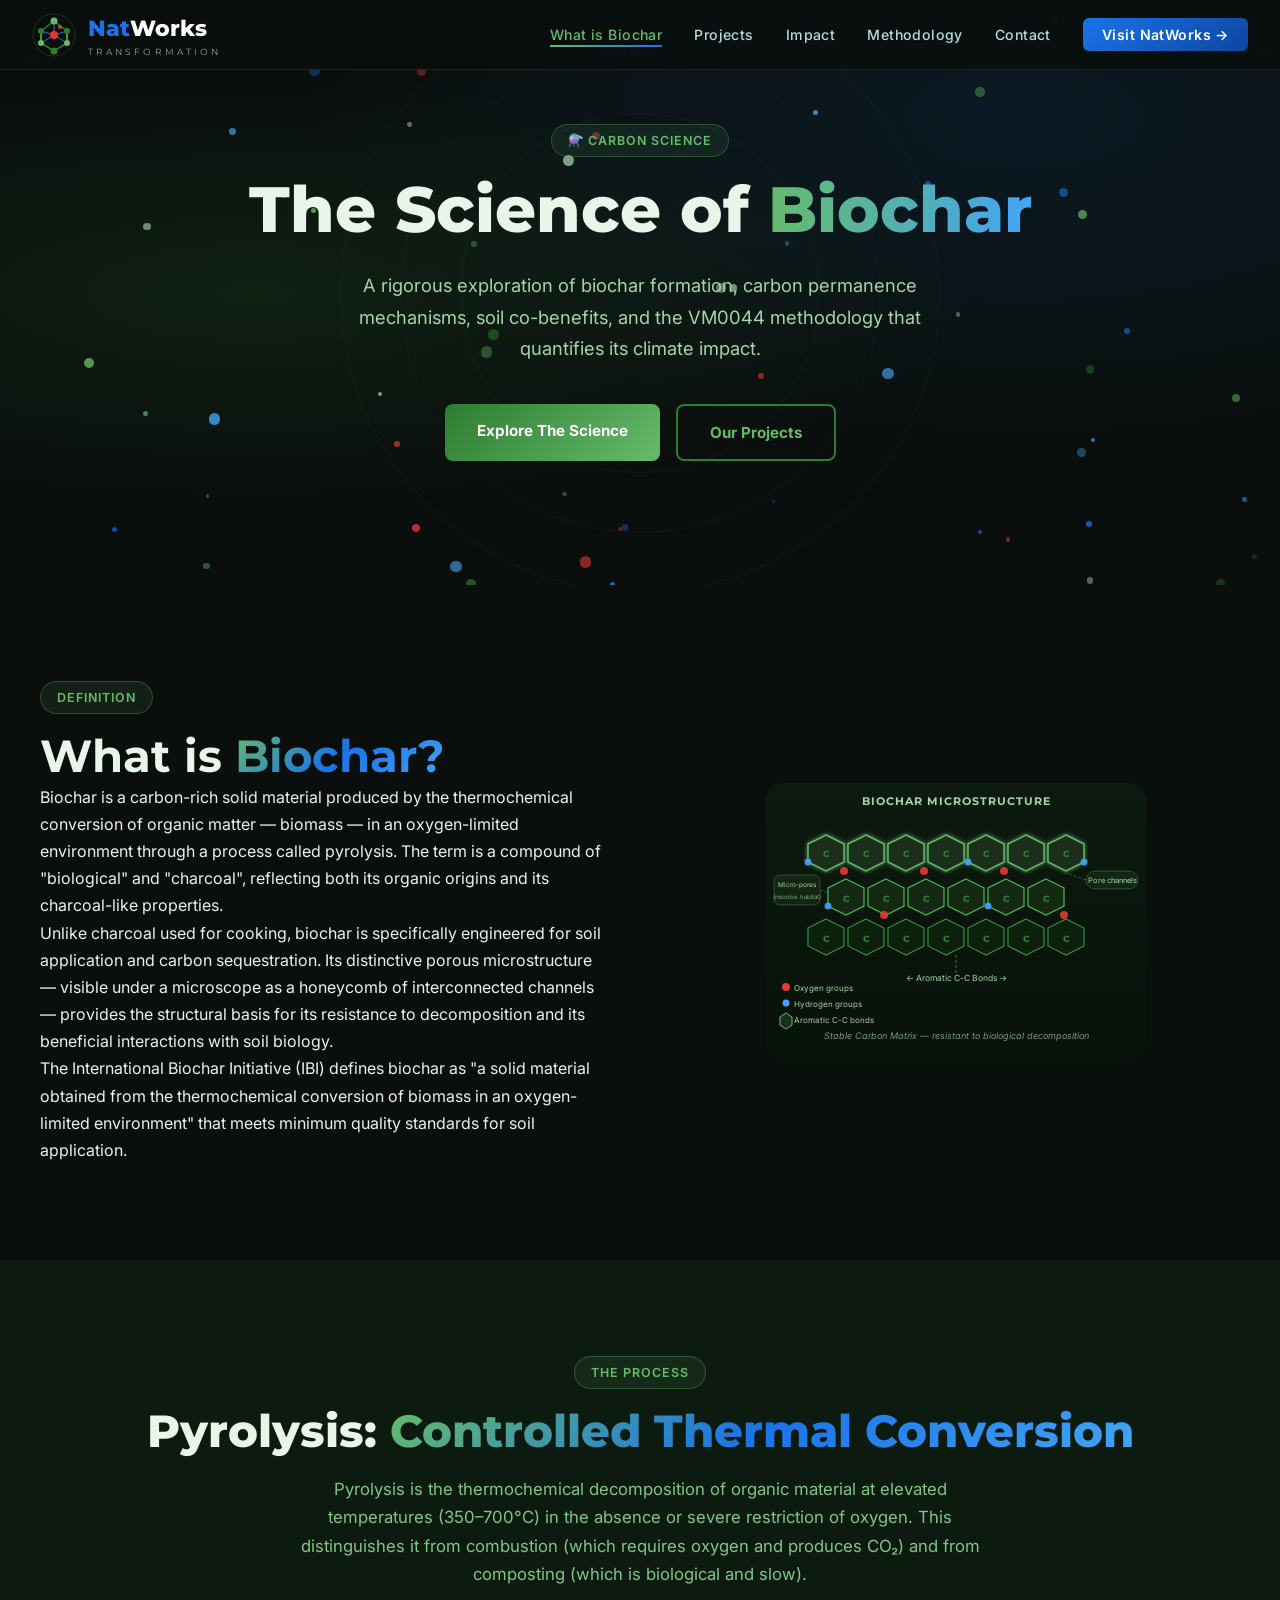
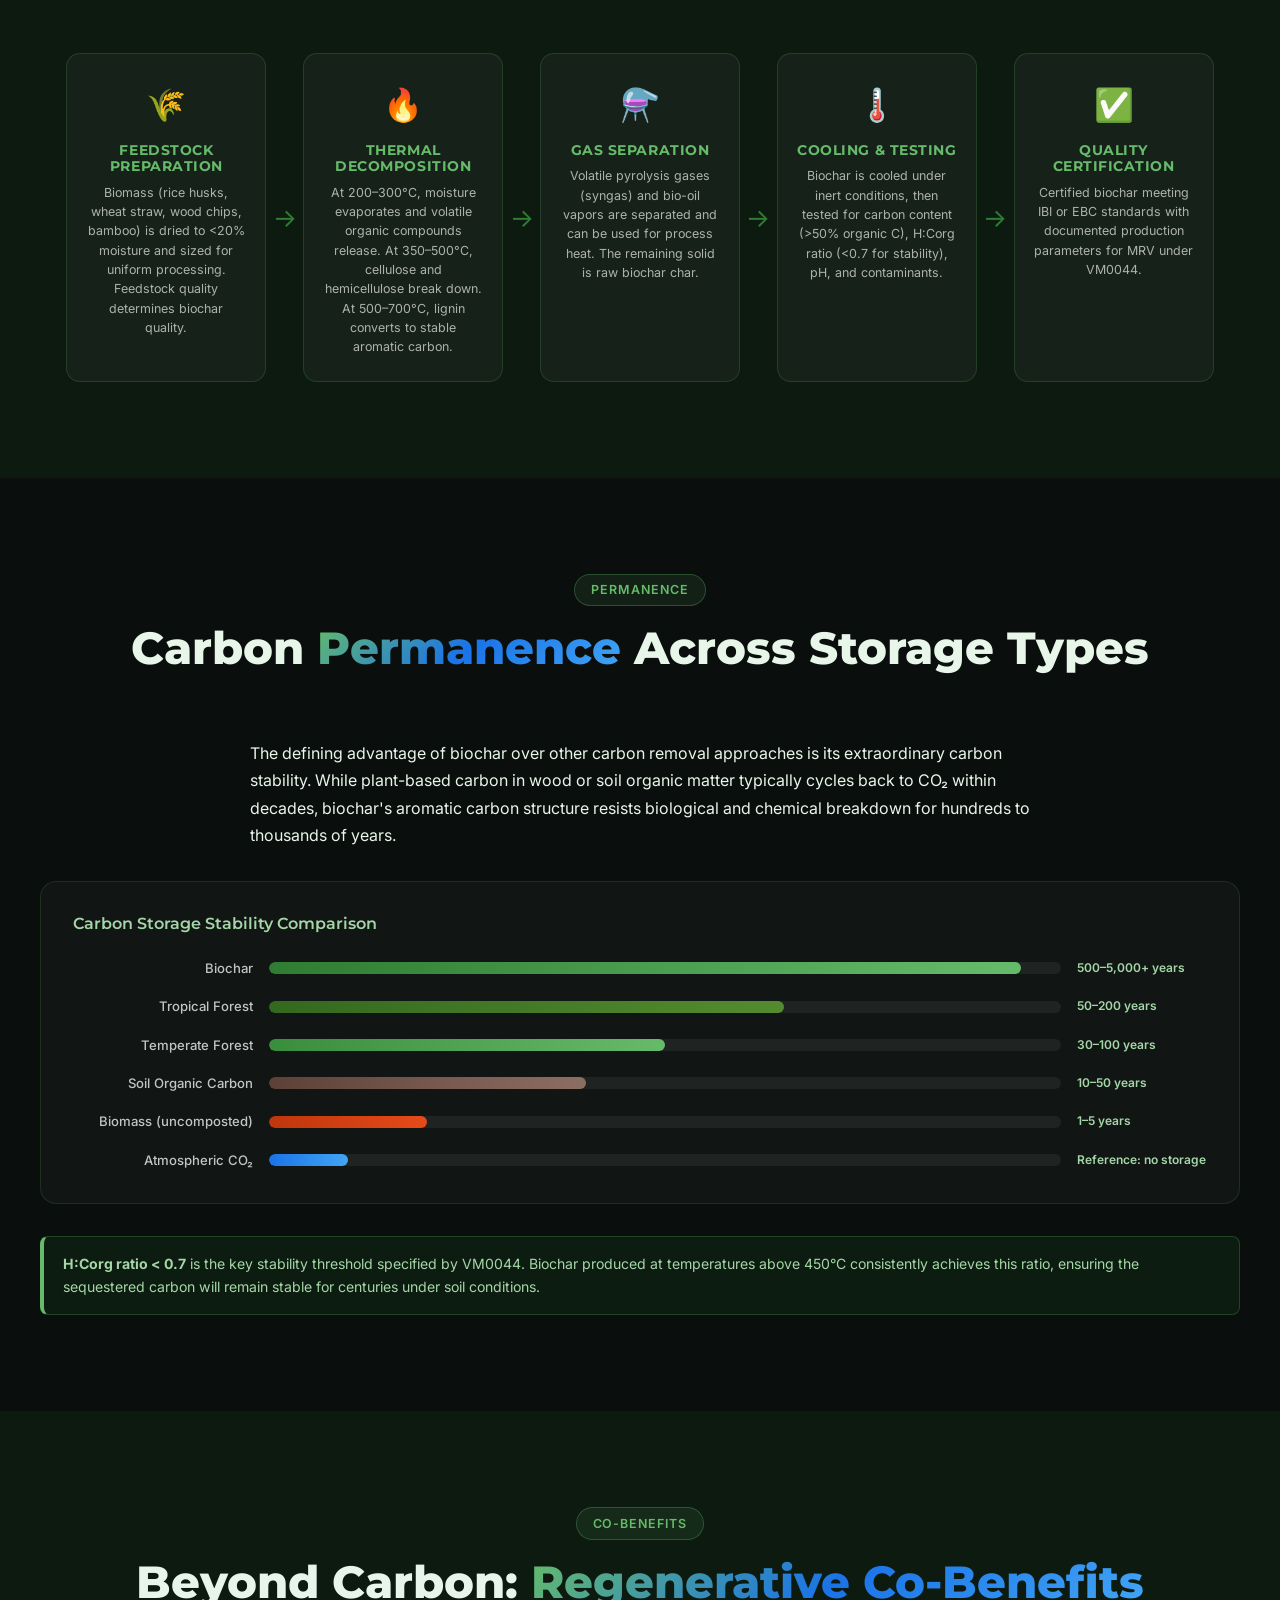
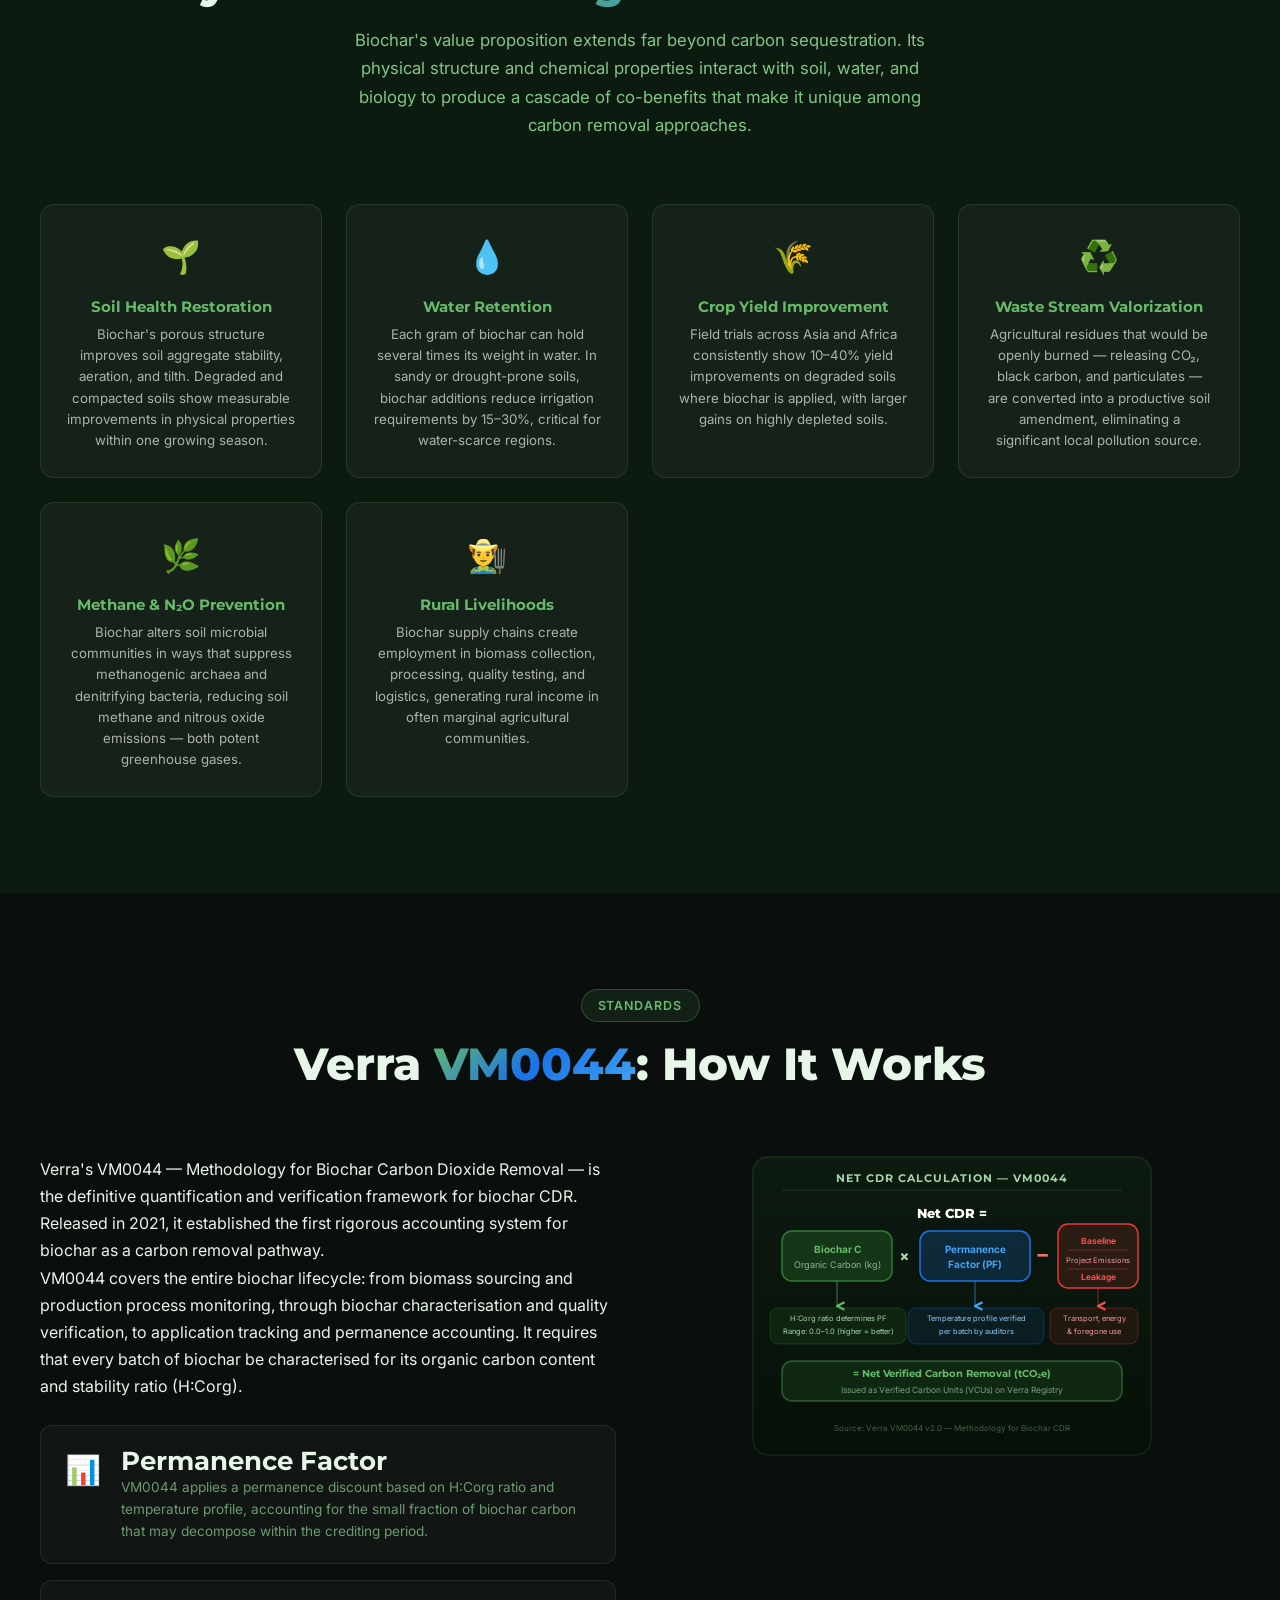
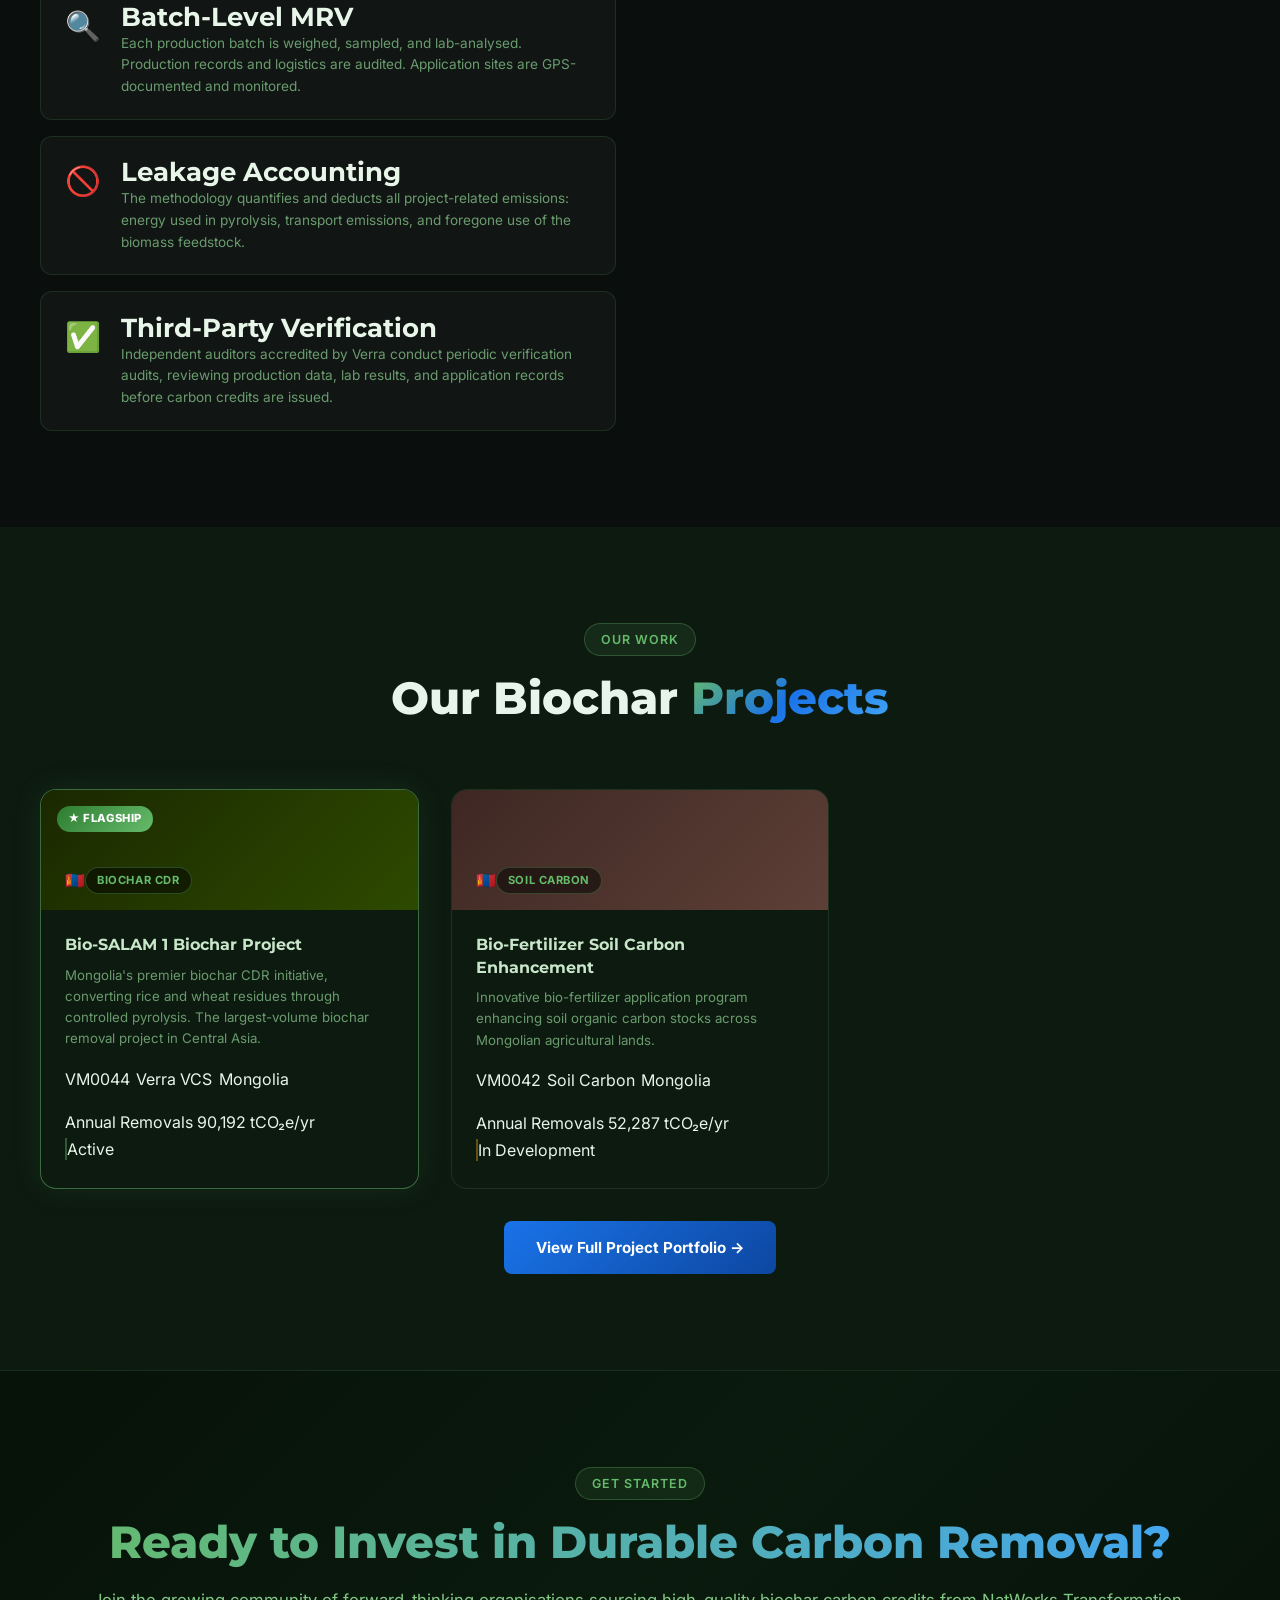
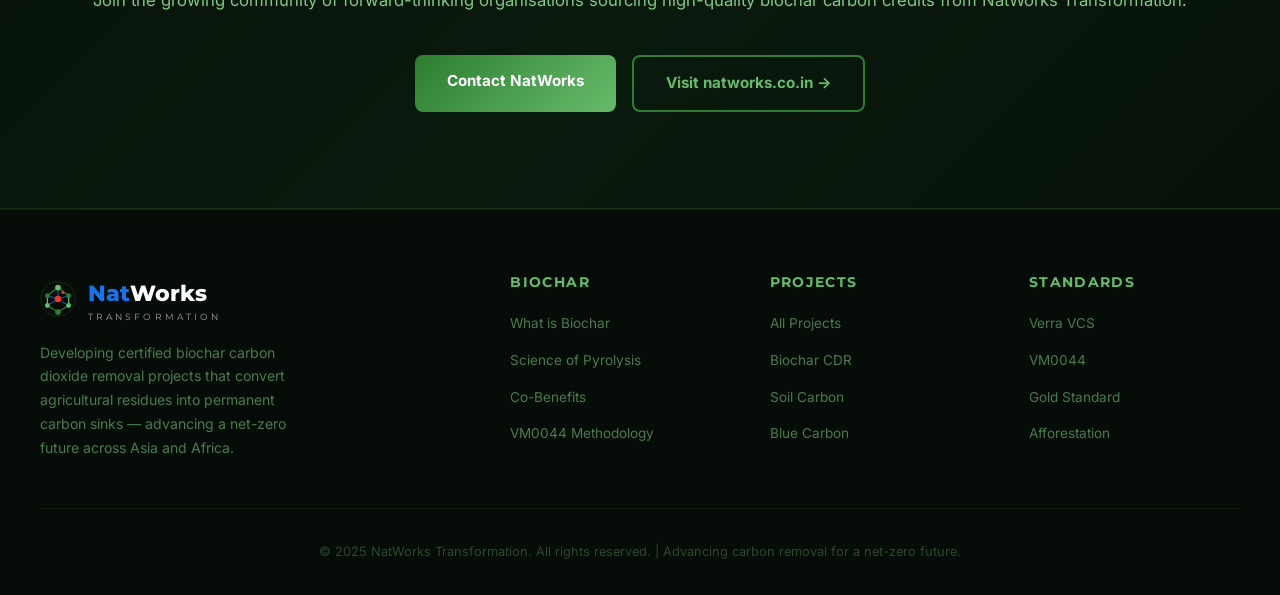
==== biochar.html @ 825a18a7 "initial commit" ====
<!DOCTYPE html>
<html lang="en">
<head>
  <meta charset="UTF-8">
  <meta name="viewport" content="width=device-width, initial-scale=1.0">
  <meta name="description" content="The science of biochar — pyrolysis, carbon permanence, co-benefits, and Verra VM0044 methodology explained by NatWorks Transformation.">
  <meta property="og:title" content="What is Biochar | NatWorks Transformation">
  <title>What is Biochar | NatWorks Transformation</title>
  <link rel="preconnect" href="https://fonts.googleapis.com">
  <link rel="preconnect" href="https://fonts.gstatic.com" crossorigin>
  <link href="https://fonts.googleapis.com/css2?family=Inter:wght@300;400;500;600;700&family=Montserrat:wght@600;700;800;900&display=swap" rel="stylesheet">
  <link rel="stylesheet" href="css/styles.css">
  <link rel="stylesheet" href="css/animations.css">
  <style>
    /* ── Page-specific styles ── */

    /* Pyrolysis steps */
    .pyrolysis-steps {
      display: flex;
      align-items: stretch;
      flex-wrap: wrap;
      gap: 0;
      margin-top: 2.5rem;
      justify-content: center;
    }
    .pyro-step {
      background: var(--card-bg, rgba(255,255,255,0.04));
      border: 1px solid rgba(102,187,106,0.18);
      border-radius: 14px;
      padding: 1.5rem 1.2rem;
      flex: 1 1 170px;
      max-width: 200px;
      text-align: center;
      transition: transform 0.3s, box-shadow 0.3s;
    }
    .pyro-step:hover {
      transform: translateY(-4px);
      box-shadow: 0 12px 32px rgba(102,187,106,0.15);
    }
    .pyro-step-icon {
      font-size: 2rem;
      margin-bottom: 0.6rem;
      display: block;
    }
    .pyro-step h3 {
      font-size: 0.85rem;
      font-weight: 700;
      color: #66bb6a;
      margin-bottom: 0.5rem;
      text-transform: uppercase;
      letter-spacing: 0.04em;
    }
    .pyro-step p {
      font-size: 0.78rem;
      color: rgba(255,255,255,0.65);
      line-height: 1.55;
      margin: 0;
    }
    .pyro-arrow {
      display: flex;
      align-items: center;
      justify-content: center;
      font-size: 1.6rem;
      color: #2e7d32;
      padding: 0 0.4rem;
      flex-shrink: 0;
    }
    @media (max-width: 768px) {
      .pyrolysis-steps { flex-direction: column; align-items: center; }
      .pyro-arrow { transform: rotate(90deg); padding: 0.3rem 0; }
      .pyro-step { max-width: 100%; }
    }

    /* Stability chart */
    .stability-chart {
      background: rgba(255,255,255,0.03);
      border: 1px solid rgba(102,187,106,0.15);
      border-radius: 16px;
      padding: 2rem;
      margin-top: 2rem;
    }
    .stability-chart h3 {
      color: #a5d6a7;
      font-size: 1rem;
      font-weight: 600;
    }
    .stability-bars {
      display: flex;
      flex-direction: column;
      gap: 1rem;
    }
    .stability-row {
      display: grid;
      grid-template-columns: 180px 1fr 130px;
      align-items: center;
      gap: 1rem;
    }
    @media (max-width: 600px) {
      .stability-row { grid-template-columns: 120px 1fr 100px; }
    }
    .stability-label {
      font-size: 0.82rem;
      color: rgba(255,255,255,0.75);
      font-weight: 500;
      text-align: right;
    }
    .stability-bar-track {
      background: rgba(255,255,255,0.06);
      border-radius: 99px;
      height: 12px;
      overflow: hidden;
    }
    .stability-bar {
      height: 100%;
      border-radius: 99px;
      width: 0;
      transition: width 1.2s cubic-bezier(0.4,0,0.2,1);
    }
    .stability-years {
      font-size: 0.75rem;
      color: #a5d6a7;
      font-weight: 600;
    }
    .permanence-tip {
      background: rgba(46,125,50,0.12);
      border: 1px solid rgba(102,187,106,0.25);
      border-left: 4px solid #66bb6a;
      border-radius: 8px;
      padding: 1rem 1.2rem;
      margin-top: 2rem;
      font-size: 0.88rem;
      color: #a5d6a7;
      line-height: 1.6;
    }

    /* Co-benefit grid */
    .cobenefit-grid {
      display: grid;
      grid-template-columns: repeat(auto-fill, minmax(280px, 1fr));
      gap: 1.5rem;
      margin-top: 2rem;
    }
    .cobenefit-card {
      background: rgba(255,255,255,0.04);
      border: 1px solid rgba(102,187,106,0.15);
      border-radius: 14px;
      padding: 1.6rem;
      transition: transform 0.3s, border-color 0.3s, box-shadow 0.3s;
    }
    .cobenefit-card:hover {
      transform: translateY(-4px);
      border-color: rgba(102,187,106,0.4);
      box-shadow: 0 12px 32px rgba(102,187,106,0.12);
    }
    .cobenefit-icon {
      font-size: 2rem;
      margin-bottom: 0.8rem;
      display: block;
    }
    .cobenefit-card h3 {
      font-size: 0.95rem;
      font-weight: 700;
      color: #66bb6a;
      margin-bottom: 0.5rem;
    }
    .cobenefit-card p {
      font-size: 0.83rem;
      color: rgba(255,255,255,0.65);
      line-height: 1.6;
      margin: 0;
    }

    /* VM0044 layout */
    .vm0044-grid {
      display: grid;
      grid-template-columns: 1fr 1fr;
      gap: 3rem;
      align-items: start;
    }
    @media (max-width: 900px) {
      .vm0044-grid { grid-template-columns: 1fr; }
    }
    .vm0044-features {
      display: flex;
      flex-direction: column;
      gap: 1rem;
      margin-top: 1.5rem;
    }

    /* Partner section cards */
    .partner-cards {
      display: grid;
      grid-template-columns: repeat(auto-fill, minmax(270px, 1fr));
      gap: 1.5rem;
      margin-top: 2rem;
    }
    .partner-card {
      background: rgba(255,255,255,0.04);
      border: 1px solid rgba(102,187,106,0.15);
      border-radius: 14px;
      padding: 1.8rem;
      transition: transform 0.3s, border-color 0.3s;
    }
    .partner-card:hover {
      transform: translateY(-4px);
      border-color: rgba(102,187,106,0.35);
    }
    .partner-card-icon {
      font-size: 2rem;
      margin-bottom: 0.8rem;
      display: block;
    }
    .partner-card h3 {
      font-size: 1rem;
      font-weight: 700;
      color: #66bb6a;
      margin-bottom: 0.6rem;
    }
    .partner-card p {
      font-size: 0.83rem;
      color: rgba(255,255,255,0.65);
      line-height: 1.6;
      margin: 0;
    }

    /* Biochar microstructure SVG wrapper */
    .biochar-svg-wrap {
      display: flex;
      justify-content: center;
    }
    .biochar-svg-wrap svg {
      max-width: 100%;
      height: auto;
      border-radius: 16px;
    }

    /* Formula SVG wrapper */
    .formula-svg-wrap {
      display: flex;
      justify-content: center;
      align-items: flex-start;
    }
    .formula-svg-wrap svg {
      max-width: 100%;
      height: auto;
    }
  </style>
</head>
<body>

  <!-- ===================== NAVBAR ===================== -->
  <nav class="navbar" role="navigation" aria-label="Main navigation">
    <a href="index.html" class="logo" aria-label="NatWorks Transformation Home">
      <svg width="44" height="44" viewBox="0 0 44 44" fill="none" xmlns="http://www.w3.org/2000/svg" aria-hidden="true">
        <circle cx="22" cy="22" r="21" stroke="rgba(102,187,106,0.2)" stroke-width="1"/>
        <line x1="22" y1="8" x2="35" y2="18" stroke="#2e7d32" stroke-width="1.5"/>
        <line x1="22" y1="8" x2="9" y2="18" stroke="#2e7d32" stroke-width="1.5"/>
        <line x1="35" y1="18" x2="35" y2="30" stroke="#66bb6a" stroke-width="1.5"/>
        <line x1="9" y1="18" x2="9" y2="30" stroke="#66bb6a" stroke-width="1.5"/>
        <line x1="35" y1="30" x2="22" y2="38" stroke="#2e7d32" stroke-width="1.5"/>
        <line x1="9" y1="30" x2="22" y2="38" stroke="#2e7d32" stroke-width="1.5"/>
        <line x1="22" y1="8" x2="22" y2="22" stroke="#1a73e8" stroke-width="1"/>
        <line x1="35" y1="18" x2="22" y2="22" stroke="#1a73e8" stroke-width="1"/>
        <line x1="9" y1="18" x2="22" y2="22" stroke="#1a73e8" stroke-width="1"/>
        <line x1="35" y1="30" x2="22" y2="22" stroke="#1a73e8" stroke-width="1"/>
        <line x1="9" y1="30" x2="22" y2="22" stroke="#1a73e8" stroke-width="1"/>
        <circle cx="22" cy="8" r="3.5" fill="#66bb6a"/>
        <circle cx="35" cy="18" r="3" fill="#2e7d32"/>
        <circle cx="9" cy="18" r="3" fill="#2e7d32"/>
        <circle cx="35" cy="30" r="3" fill="#66bb6a"/>
        <circle cx="9" cy="30" r="3" fill="#66bb6a"/>
        <circle cx="22" cy="38" r="3.5" fill="#2e7d32"/>
        <circle cx="22" cy="22" r="4" fill="#e53935"/>
        <circle cx="28" cy="14" r="2" fill="#e53935"/>
      </svg>
      <div class="logo-text">
        <span><span class="nat">Nat</span><span class="works">Works</span></span>
        <span class="tagline">Transformation</span>
      </div>
    </a>
    <ul class="nav-links" role="list">
      <li><a href="biochar.html" aria-current="page">What is Biochar</a></li>
      <li><a href="projects.html">Projects</a></li>
      <li><a href="index.html#impact">Impact</a></li>
      <li><a href="index.html#methodology">Methodology</a></li>
      <li><a href="contact.html">Contact</a></li>
      <li><a href="https://natworks.co.in/" target="_blank" rel="noopener" class="nav-cta" aria-label="Visit NatWorks main website">Visit NatWorks →</a></li>
    </ul>
    <button class="hamburger" aria-label="Toggle mobile menu" aria-expanded="false">
      <span></span><span></span><span></span>
    </button>
  </nav>

  <!-- ===================== HERO ===================== -->
  <section class="hero" style="min-height: 65vh;" aria-label="Biochar science hero">
    <div id="particles" class="particle-container" aria-hidden="true"></div>
    <div class="carbon-ring-bg" aria-hidden="true">
      <div class="carbon-ring carbon-ring-1"></div>
      <div class="carbon-ring carbon-ring-2"></div>
      <div class="carbon-ring carbon-ring-3"></div>
    </div>
    <div class="hero-content">
      <span class="label-tag hero-animate-1">⚗️ Carbon Science</span>
      <h1 class="hero-animate-2">The Science of <span class="animated-gradient-text">Biochar</span></h1>
      <p class="hero-animate-3">
        A rigorous exploration of biochar formation, carbon permanence mechanisms, soil co-benefits, and the VM0044 methodology that quantifies its climate impact.
      </p>
      <div class="hero-btns hero-animate-4">
        <a href="#what-is-biochar" class="btn-primary">Explore The Science</a>
        <a href="projects.html" class="btn-secondary">Our Projects</a>
      </div>
    </div>
  </section>

  <!-- ===================== SECTION 1: WHAT IS BIOCHAR ===================== -->
  <section id="what-is-biochar" class="section" aria-labelledby="whatisbiochar-heading">
    <div class="container">
      <div class="two-col">

        <!-- LEFT -->
        <div class="reveal-left">
          <span class="label-tag">Definition</span>
          <h2 id="whatisbiochar-heading">What is <span class="gradient-text">Biochar?</span></h2>
          <p>
            Biochar is a carbon-rich solid material produced by the thermochemical conversion of organic matter — biomass — in an oxygen-limited environment through a process called pyrolysis. The term is a compound of "biological" and "charcoal", reflecting both its organic origins and its charcoal-like properties.
          </p>
          <p>
            Unlike charcoal used for cooking, biochar is specifically engineered for soil application and carbon sequestration. Its distinctive porous microstructure — visible under a microscope as a honeycomb of interconnected channels — provides the structural basis for its resistance to decomposition and its beneficial interactions with soil biology.
          </p>
          <p>
            The International Biochar Initiative (IBI) defines biochar as "a solid material obtained from the thermochemical conversion of biomass in an oxygen-limited environment" that meets minimum quality standards for soil application.
          </p>
        </div>

        <!-- RIGHT: Biochar microstructure SVG -->
        <div class="reveal-right biochar-svg-wrap" aria-label="Biochar microstructure diagram">
          <svg width="380" height="280" viewBox="0 0 380 280" fill="none" xmlns="http://www.w3.org/2000/svg" role="img" aria-label="Diagram showing biochar's porous aromatic carbon microstructure">
            <defs>
              <linearGradient id="bgMicro" x1="0" y1="0" x2="0" y2="1">
                <stop offset="0%" stop-color="#0d1a10"/>
                <stop offset="100%" stop-color="#071209"/>
              </linearGradient>
              <filter id="hexglow">
                <feGaussianBlur stdDeviation="2" result="blur"/>
                <feMerge><feMergeNode in="blur"/><feMergeNode in="SourceGraphic"/></feMerge>
              </filter>
            </defs>
            <rect width="380" height="280" rx="14" fill="url(#bgMicro)"/>

            <!-- Title -->
            <text x="190" y="22" text-anchor="middle" font-family="Montserrat, sans-serif" font-size="11" font-weight="700" fill="#a5d6a7" letter-spacing="1">BIOCHAR MICROSTRUCTURE</text>

            <!-- ── Hexagonal aromatic rings: row 1 (y≈70) ── -->
            <!-- Hex helper: flat-top, r=18 -->
            <!-- Ring A (col1 row1): cx=60, cy=70 -->
            <polygon points="60,52 78,61 78,79 60,88 42,79 42,61" fill="#1a2e1a" stroke="#66bb6a" stroke-width="1.5" filter="url(#hexglow)"/>
            <text x="60" y="74" text-anchor="middle" font-family="Montserrat" font-size="9" fill="#2e7d32" font-weight="800">C</text>
            <!-- Ring B -->
            <polygon points="100,52 118,61 118,79 100,88 82,79 82,61" fill="#1a2e1a" stroke="#66bb6a" stroke-width="1.5" filter="url(#hexglow)"/>
            <text x="100" y="74" text-anchor="middle" font-family="Montserrat" font-size="9" fill="#2e7d32" font-weight="800">C</text>
            <!-- Ring C -->
            <polygon points="140,52 158,61 158,79 140,88 122,79 122,61" fill="#1a2e1a" stroke="#66bb6a" stroke-width="1.5" filter="url(#hexglow)"/>
            <text x="140" y="74" text-anchor="middle" font-family="Montserrat" font-size="9" fill="#2e7d32" font-weight="800">C</text>
            <!-- Ring D -->
            <polygon points="180,52 198,61 198,79 180,88 162,79 162,61" fill="#1a2e1a" stroke="#66bb6a" stroke-width="1.5" filter="url(#hexglow)"/>
            <text x="180" y="74" text-anchor="middle" font-family="Montserrat" font-size="9" fill="#2e7d32" font-weight="800">C</text>
            <!-- Ring E -->
            <polygon points="220,52 238,61 238,79 220,88 202,79 202,61" fill="#1a2e1a" stroke="#66bb6a" stroke-width="1.5" filter="url(#hexglow)"/>
            <text x="220" y="74" text-anchor="middle" font-family="Montserrat" font-size="9" fill="#2e7d32" font-weight="800">C</text>
            <!-- Ring F -->
            <polygon points="260,52 278,61 278,79 260,88 242,79 242,61" fill="#1a2e1a" stroke="#66bb6a" stroke-width="1.5" filter="url(#hexglow)"/>
            <text x="260" y="74" text-anchor="middle" font-family="Montserrat" font-size="9" fill="#2e7d32" font-weight="800">C</text>
            <!-- Ring G -->
            <polygon points="300,52 318,61 318,79 300,88 282,79 282,61" fill="#1a2e1a" stroke="#66bb6a" stroke-width="1.5" filter="url(#hexglow)"/>
            <text x="300" y="74" text-anchor="middle" font-family="Montserrat" font-size="9" fill="#2e7d32" font-weight="800">C</text>

            <!-- ── Row 2 (offset, y≈115) ── -->
            <polygon points="80,96 98,105 98,123 80,132 62,123 62,105" fill="#152812" stroke="#4caf50" stroke-width="1.3"/>
            <text x="80" y="119" text-anchor="middle" font-family="Montserrat" font-size="9" fill="#2e7d32" font-weight="800">C</text>
            <polygon points="120,96 138,105 138,123 120,132 102,123 102,105" fill="#152812" stroke="#4caf50" stroke-width="1.3"/>
            <text x="120" y="119" text-anchor="middle" font-family="Montserrat" font-size="9" fill="#2e7d32" font-weight="800">C</text>
            <polygon points="160,96 178,105 178,123 160,132 142,123 142,105" fill="#152812" stroke="#4caf50" stroke-width="1.3"/>
            <text x="160" y="119" text-anchor="middle" font-family="Montserrat" font-size="9" fill="#2e7d32" font-weight="800">C</text>
            <polygon points="200,96 218,105 218,123 200,132 182,123 182,105" fill="#152812" stroke="#4caf50" stroke-width="1.3"/>
            <text x="200" y="119" text-anchor="middle" font-family="Montserrat" font-size="9" fill="#2e7d32" font-weight="800">C</text>
            <polygon points="240,96 258,105 258,123 240,132 222,123 222,105" fill="#152812" stroke="#4caf50" stroke-width="1.3"/>
            <text x="240" y="119" text-anchor="middle" font-family="Montserrat" font-size="9" fill="#2e7d32" font-weight="800">C</text>
            <polygon points="280,96 298,105 298,123 280,132 262,123 262,105" fill="#152812" stroke="#4caf50" stroke-width="1.3"/>
            <text x="280" y="119" text-anchor="middle" font-family="Montserrat" font-size="9" fill="#2e7d32" font-weight="800">C</text>

            <!-- ── Row 3 (y≈155) — same as row 1 offset ── -->
            <polygon points="60,136 78,145 78,163 60,172 42,163 42,145" fill="#0d1f0d" stroke="#388e3c" stroke-width="1.2"/>
            <text x="60" y="159" text-anchor="middle" font-family="Montserrat" font-size="9" fill="#2e7d32" font-weight="800">C</text>
            <polygon points="100,136 118,145 118,163 100,172 82,163 82,145" fill="#0d1f0d" stroke="#388e3c" stroke-width="1.2"/>
            <text x="100" y="159" text-anchor="middle" font-family="Montserrat" font-size="9" fill="#2e7d32" font-weight="800">C</text>
            <polygon points="140,136 158,145 158,163 140,172 122,163 122,145" fill="#0d1f0d" stroke="#388e3c" stroke-width="1.2"/>
            <text x="140" y="159" text-anchor="middle" font-family="Montserrat" font-size="9" fill="#2e7d32" font-weight="800">C</text>
            <polygon points="180,136 198,145 198,163 180,172 162,163 162,145" fill="#0d1f0d" stroke="#388e3c" stroke-width="1.2"/>
            <text x="180" y="159" text-anchor="middle" font-family="Montserrat" font-size="9" fill="#2e7d32" font-weight="800">C</text>
            <polygon points="220,136 238,145 238,163 220,172 202,163 202,145" fill="#0d1f0d" stroke="#388e3c" stroke-width="1.2"/>
            <text x="220" y="159" text-anchor="middle" font-family="Montserrat" font-size="9" fill="#2e7d32" font-weight="800">C</text>
            <polygon points="260,136 278,145 278,163 260,172 242,163 242,145" fill="#0d1f0d" stroke="#388e3c" stroke-width="1.2"/>
            <text x="260" y="159" text-anchor="middle" font-family="Montserrat" font-size="9" fill="#2e7d32" font-weight="800">C</text>
            <polygon points="300,136 318,145 318,163 300,172 282,163 282,145" fill="#0d1f0d" stroke="#388e3c" stroke-width="1.2"/>
            <text x="300" y="159" text-anchor="middle" font-family="Montserrat" font-size="9" fill="#2e7d32" font-weight="800">C</text>

            <!-- Pore channel label (between row 1 and row 2) -->
            <rect x="320" y="88" width="52" height="18" rx="9" fill="rgba(20,40,20,0.85)" stroke="rgba(102,187,106,0.3)" stroke-width="1"/>
            <text x="346" y="100" text-anchor="middle" font-family="Inter, sans-serif" font-size="7.5" fill="#a5d6a7">Pore channels</text>
            <line x1="320" y1="97" x2="300" y2="90" stroke="rgba(102,187,106,0.4)" stroke-width="1" stroke-dasharray="3 2"/>

            <!-- Micro-pore label -->
            <rect x="8" y="92" width="46" height="30" rx="6" fill="rgba(20,40,20,0.85)" stroke="rgba(102,187,106,0.3)" stroke-width="1"/>
            <text x="31" y="104" text-anchor="middle" font-family="Inter, sans-serif" font-size="6.5" fill="#a5d6a7">Micro-pores</text>
            <text x="31" y="116" text-anchor="middle" font-family="Inter, sans-serif" font-size="6" fill="rgba(165,214,167,0.7)">(microbe habitat)</text>
            <line x1="54" y1="107" x2="62" y2="110" stroke="rgba(102,187,106,0.4)" stroke-width="1" stroke-dasharray="3 2"/>

            <!-- Surface functional groups: oxygen (red dots) -->
            <circle cx="78" cy="88" r="4" fill="#e53935" opacity="0.9"/>
            <circle cx="158" cy="88" r="4" fill="#e53935" opacity="0.9"/>
            <circle cx="238" cy="88" r="4" fill="#e53935" opacity="0.9"/>
            <circle cx="118" cy="132" r="4" fill="#e53935" opacity="0.9"/>
            <circle cx="298" cy="132" r="4" fill="#e53935" opacity="0.9"/>
            <!-- Hydrogen (blue dots) -->
            <circle cx="42" cy="79" r="3.5" fill="#42a5f5" opacity="0.9"/>
            <circle cx="202" cy="79" r="3.5" fill="#42a5f5" opacity="0.9"/>
            <circle cx="318" cy="79" r="3.5" fill="#42a5f5" opacity="0.9"/>
            <circle cx="62" cy="123" r="3.5" fill="#42a5f5" opacity="0.9"/>
            <circle cx="222" cy="123" r="3.5" fill="#42a5f5" opacity="0.9"/>

            <!-- Legend -->
            <circle cx="20" cy="204" r="4" fill="#e53935"/>
            <text x="28" y="208" font-family="Inter,sans-serif" font-size="8" fill="#a5d6a7">Oxygen groups</text>
            <circle cx="20" cy="220" r="3.5" fill="#42a5f5"/>
            <text x="28" y="224" font-family="Inter,sans-serif" font-size="8" fill="#a5d6a7">Hydrogen groups</text>
            <polygon points="20,230 26,234 26,242 20,246 14,242 14,234" fill="#1a2e1a" stroke="#66bb6a" stroke-width="1"/>
            <text x="28" y="240" font-family="Inter,sans-serif" font-size="8" fill="#a5d6a7">Aromatic C-C bonds</text>

            <!-- "Stable Carbon Matrix" label -->
            <text x="190" y="256" text-anchor="middle" font-family="Inter,sans-serif" font-size="9" fill="rgba(165,214,167,0.7)" font-style="italic">Stable Carbon Matrix — resistant to biological decomposition</text>

            <!-- Arrow: Aromatic C-C bonds label -->
            <text x="190" y="198" text-anchor="middle" font-family="Inter,sans-serif" font-size="8.5" fill="#a5d6a7">← Aromatic C-C Bonds →</text>
            <line x1="190" y1="172" x2="190" y2="193" stroke="rgba(165,214,167,0.4)" stroke-width="1" stroke-dasharray="3 2"/>
          </svg>
        </div>

      </div>
    </div>
  </section>

  <!-- ===================== SECTION 2: PYROLYSIS PROCESS ===================== -->
  <section id="pyrolysis" class="section section-alt" aria-labelledby="pyrolysis-heading">
    <div class="container">
      <div class="section-header">
        <span class="label-tag">The Process</span>
        <h2 id="pyrolysis-heading">Pyrolysis: <span class="gradient-text">Controlled Thermal Conversion</span></h2>
        <p style="max-width:700px; margin: 0 auto;">
          Pyrolysis is the thermochemical decomposition of organic material at elevated temperatures (350–700°C) in the absence or severe restriction of oxygen. This distinguishes it from combustion (which requires oxygen and produces CO₂) and from composting (which is biological and slow).
        </p>
      </div>

      <div class="pyrolysis-steps" role="list" aria-label="Pyrolysis process steps">

        <div class="pyro-step reveal" role="listitem">
          <span class="pyro-step-icon" aria-hidden="true">🌾</span>
          <h3>Feedstock Preparation</h3>
          <p>Biomass (rice husks, wheat straw, wood chips, bamboo) is dried to &lt;20% moisture and sized for uniform processing. Feedstock quality determines biochar quality.</p>
        </div>

        <div class="pyro-arrow" aria-hidden="true">→</div>

        <div class="pyro-step reveal" role="listitem">
          <span class="pyro-step-icon" aria-hidden="true">🔥</span>
          <h3>Thermal Decomposition</h3>
          <p>At 200–300°C, moisture evaporates and volatile organic compounds release. At 350–500°C, cellulose and hemicellulose break down. At 500–700°C, lignin converts to stable aromatic carbon.</p>
        </div>

        <div class="pyro-arrow" aria-hidden="true">→</div>

        <div class="pyro-step reveal" role="listitem">
          <span class="pyro-step-icon" aria-hidden="true">⚗️</span>
          <h3>Gas Separation</h3>
          <p>Volatile pyrolysis gases (syngas) and bio-oil vapors are separated and can be used for process heat. The remaining solid is raw biochar char.</p>
        </div>

        <div class="pyro-arrow" aria-hidden="true">→</div>

        <div class="pyro-step reveal" role="listitem">
          <span class="pyro-step-icon" aria-hidden="true">🌡️</span>
          <h3>Cooling &amp; Testing</h3>
          <p>Biochar is cooled under inert conditions, then tested for carbon content (&gt;50% organic C), H:Corg ratio (&lt;0.7 for stability), pH, and contaminants.</p>
        </div>

        <div class="pyro-arrow" aria-hidden="true">→</div>

        <div class="pyro-step reveal" role="listitem">
          <span class="pyro-step-icon" aria-hidden="true">✅</span>
          <h3>Quality Certification</h3>
          <p>Certified biochar meeting IBI or EBC standards with documented production parameters for MRV under VM0044.</p>
        </div>

      </div>
    </div>
  </section>

  <!-- ===================== SECTION 3: CARBON PERMANENCE ===================== -->
  <section id="permanence" class="section" aria-labelledby="permanence-heading">
    <div class="container">
      <div class="section-header">
        <span class="label-tag">Permanence</span>
        <h2 id="permanence-heading">Carbon <span class="gradient-text">Permanence</span> Across Storage Types</h2>
      </div>
      <p style="max-width:780px; margin:0 auto 0.5rem;">
        The defining advantage of biochar over other carbon removal approaches is its extraordinary carbon stability. While plant-based carbon in wood or soil organic matter typically cycles back to CO₂ within decades, biochar's aromatic carbon structure resists biological and chemical breakdown for hundreds to thousands of years.
      </p>

      <div class="stability-chart reveal">
        <h3 style="margin-bottom:1.5rem;">Carbon Storage Stability Comparison</h3>
        <div class="stability-bars" role="list" aria-label="Carbon stability comparison chart">

          <div class="stability-row" role="listitem">
            <span class="stability-label">Biochar</span>
            <div class="stability-bar-track">
              <div class="stability-bar" data-width="95" style="background: linear-gradient(90deg, #2e7d32, #66bb6a);"></div>
            </div>
            <span class="stability-years">500–5,000+ years</span>
          </div>

          <div class="stability-row" role="listitem">
            <span class="stability-label">Tropical Forest</span>
            <div class="stability-bar-track">
              <div class="stability-bar" data-width="65" style="background: linear-gradient(90deg, #33691e, #558b2f);"></div>
            </div>
            <span class="stability-years">50–200 years</span>
          </div>

          <div class="stability-row" role="listitem">
            <span class="stability-label">Temperate Forest</span>
            <div class="stability-bar-track">
              <div class="stability-bar" data-width="50" style="background: linear-gradient(90deg, #388e3c, #66bb6a);"></div>
            </div>
            <span class="stability-years">30–100 years</span>
          </div>

          <div class="stability-row" role="listitem">
            <span class="stability-label">Soil Organic Carbon</span>
            <div class="stability-bar-track">
              <div class="stability-bar" data-width="40" style="background: linear-gradient(90deg, #5d4037, #8d6e63);"></div>
            </div>
            <span class="stability-years">10–50 years</span>
          </div>

          <div class="stability-row" role="listitem">
            <span class="stability-label">Biomass (uncomposted)</span>
            <div class="stability-bar-track">
              <div class="stability-bar" data-width="20" style="background: linear-gradient(90deg, #bf360c, #e64a19);"></div>
            </div>
            <span class="stability-years">1–5 years</span>
          </div>

          <div class="stability-row" role="listitem">
            <span class="stability-label">Atmospheric CO₂</span>
            <div class="stability-bar-track">
              <div class="stability-bar" data-width="10" style="background: linear-gradient(90deg, #1a73e8, #42a5f5);"></div>
            </div>
            <span class="stability-years">Reference: no storage</span>
          </div>

        </div>
      </div>

      <p class="permanence-tip">
        <strong>H:Corg ratio &lt; 0.7</strong> is the key stability threshold specified by VM0044. Biochar produced at temperatures above 450°C consistently achieves this ratio, ensuring the sequestered carbon will remain stable for centuries under soil conditions.
      </p>
    </div>
  </section>

  <!-- ===================== SECTION 4: CO-BENEFITS ===================== -->
  <section id="cobenefits" class="section section-alt" aria-labelledby="cobenefits-heading">
    <div class="container">
      <div class="section-header">
        <span class="label-tag">Co-Benefits</span>
        <h2 id="cobenefits-heading">Beyond Carbon: <span class="gradient-text">Regenerative Co-Benefits</span></h2>
        <p>
          Biochar's value proposition extends far beyond carbon sequestration. Its physical structure and chemical properties interact with soil, water, and biology to produce a cascade of co-benefits that make it unique among carbon removal approaches.
        </p>
      </div>

      <div class="cobenefit-grid">

        <div class="cobenefit-card reveal">
          <span class="cobenefit-icon" aria-hidden="true">🌱</span>
          <h3>Soil Health Restoration</h3>
          <p>Biochar's porous structure improves soil aggregate stability, aeration, and tilth. Degraded and compacted soils show measurable improvements in physical properties within one growing season.</p>
        </div>

        <div class="cobenefit-card reveal">
          <span class="cobenefit-icon" aria-hidden="true">💧</span>
          <h3>Water Retention</h3>
          <p>Each gram of biochar can hold several times its weight in water. In sandy or drought-prone soils, biochar additions reduce irrigation requirements by 15–30%, critical for water-scarce regions.</p>
        </div>

        <div class="cobenefit-card reveal">
          <span class="cobenefit-icon" aria-hidden="true">🌾</span>
          <h3>Crop Yield Improvement</h3>
          <p>Field trials across Asia and Africa consistently show 10–40% yield improvements on degraded soils where biochar is applied, with larger gains on highly depleted soils.</p>
        </div>

        <div class="cobenefit-card reveal">
          <span class="cobenefit-icon" aria-hidden="true">♻️</span>
          <h3>Waste Stream Valorization</h3>
          <p>Agricultural residues that would be openly burned — releasing CO₂, black carbon, and particulates — are converted into a productive soil amendment, eliminating a significant local pollution source.</p>
        </div>

        <div class="cobenefit-card reveal">
          <span class="cobenefit-icon" aria-hidden="true">🌿</span>
          <h3>Methane &amp; N₂O Prevention</h3>
          <p>Biochar alters soil microbial communities in ways that suppress methanogenic archaea and denitrifying bacteria, reducing soil methane and nitrous oxide emissions — both potent greenhouse gases.</p>
        </div>

        <div class="cobenefit-card reveal">
          <span class="cobenefit-icon" aria-hidden="true">👨‍🌾</span>
          <h3>Rural Livelihoods</h3>
          <p>Biochar supply chains create employment in biomass collection, processing, quality testing, and logistics, generating rural income in often marginal agricultural communities.</p>
        </div>

      </div>
    </div>
  </section>

  <!-- ===================== SECTION 5: VM0044 ===================== -->
  <section id="vm0044" class="section" aria-labelledby="vm0044-heading">
    <div class="container">
      <div class="section-header">
        <span class="label-tag">Standards</span>
        <h2 id="vm0044-heading">Verra <span class="gradient-text">VM0044</span>: How It Works</h2>
      </div>

      <div class="vm0044-grid">

        <!-- LEFT -->
        <div class="reveal-left">
          <p>
            Verra's VM0044 — Methodology for Biochar Carbon Dioxide Removal — is the definitive quantification and verification framework for biochar CDR. Released in 2021, it established the first rigorous accounting system for biochar as a carbon removal pathway.
          </p>
          <p>
            VM0044 covers the entire biochar lifecycle: from biomass sourcing and production process monitoring, through biochar characterisation and quality verification, to application tracking and permanence accounting. It requires that every batch of biochar be characterised for its organic carbon content and stability ratio (H:Corg).
          </p>

          <div class="vm0044-features feature-cards">

            <div class="feature-card reveal">
              <span class="feature-icon" aria-hidden="true">📊</span>
              <div>
                <h3>Permanence Factor</h3>
                <p>VM0044 applies a permanence discount based on H:Corg ratio and temperature profile, accounting for the small fraction of biochar carbon that may decompose within the crediting period.</p>
              </div>
            </div>

            <div class="feature-card reveal">
              <span class="feature-icon" aria-hidden="true">🔍</span>
              <div>
                <h3>Batch-Level MRV</h3>
                <p>Each production batch is weighed, sampled, and lab-analysed. Production records and logistics are audited. Application sites are GPS-documented and monitored.</p>
              </div>
            </div>

            <div class="feature-card reveal">
              <span class="feature-icon" aria-hidden="true">🚫</span>
              <div>
                <h3>Leakage Accounting</h3>
                <p>The methodology quantifies and deducts all project-related emissions: energy used in pyrolysis, transport emissions, and foregone use of the biomass feedstock.</p>
              </div>
            </div>

            <div class="feature-card reveal">
              <span class="feature-icon" aria-hidden="true">✅</span>
              <div>
                <h3>Third-Party Verification</h3>
                <p>Independent auditors accredited by Verra conduct periodic verification audits, reviewing production data, lab results, and application records before carbon credits are issued.</p>
              </div>
            </div>

          </div>
        </div>

        <!-- RIGHT: VM0044 formula SVG -->
        <div class="reveal-right formula-svg-wrap" aria-label="VM0044 net CDR formula diagram">
          <svg width="400" height="300" viewBox="0 0 400 300" fill="none" xmlns="http://www.w3.org/2000/svg" role="img" aria-label="VM0044 Net CDR calculation formula: Net CDR equals Biochar C times Permanence Factor minus Baseline plus Project Emissions plus Leakage">
            <defs>
              <linearGradient id="formulaBg" x1="0" y1="0" x2="0" y2="1">
                <stop offset="0%" stop-color="#0d1a10"/>
                <stop offset="100%" stop-color="#061008"/>
              </linearGradient>
            </defs>
            <rect width="400" height="300" rx="16" fill="url(#formulaBg)"/>
            <rect x="1" y="1" width="398" height="298" rx="15" fill="none" stroke="rgba(102,187,106,0.2)" stroke-width="1"/>

            <!-- Title -->
            <text x="200" y="26" text-anchor="middle" font-family="Montserrat,sans-serif" font-size="11" font-weight="700" fill="#a5d6a7" letter-spacing="1">NET CDR CALCULATION — VM0044</text>
            <line x1="30" y1="34" x2="370" y2="34" stroke="rgba(102,187,106,0.2)" stroke-width="1"/>

            <!-- "Net CDR =" label -->
            <text x="200" y="62" text-anchor="middle" font-family="Montserrat,sans-serif" font-size="13" font-weight="800" fill="#ffffff">Net CDR  =</text>

            <!-- Green box: Biochar C content -->
            <rect x="30" y="75" width="110" height="50" rx="10" fill="rgba(46,125,50,0.3)" stroke="#2e7d32" stroke-width="1.5"/>
            <text x="85" y="97" text-anchor="middle" font-family="Inter,sans-serif" font-size="10" font-weight="700" fill="#66bb6a">Biochar C</text>
            <text x="85" y="112" text-anchor="middle" font-family="Inter,sans-serif" font-size="9" fill="rgba(165,214,167,0.8)">Organic Carbon (kg)</text>

            <!-- × symbol -->
            <text x="152" y="107" text-anchor="middle" font-family="Montserrat,sans-serif" font-size="18" font-weight="700" fill="#a5d6a7">×</text>

            <!-- Blue box: Permanence Factor -->
            <rect x="168" y="75" width="110" height="50" rx="10" fill="rgba(26,115,232,0.2)" stroke="#1a73e8" stroke-width="1.5"/>
            <text x="223" y="97" text-anchor="middle" font-family="Inter,sans-serif" font-size="10" font-weight="700" fill="#42a5f5">Permanence</text>
            <text x="223" y="112" text-anchor="middle" font-family="Inter,sans-serif" font-size="10" font-weight="700" fill="#42a5f5">Factor (PF)</text>

            <!-- − symbol -->
            <text x="290" y="107" text-anchor="middle" font-family="Montserrat,sans-serif" font-size="22" font-weight="700" fill="#e57373">−</text>

            <!-- Deductions block -->
            <rect x="306" y="68" width="80" height="64" rx="10" fill="rgba(229,57,53,0.15)" stroke="#e53935" stroke-width="1.5"/>
            <text x="346" y="88" text-anchor="middle" font-family="Inter,sans-serif" font-size="8.5" font-weight="700" fill="#ef5350">Baseline</text>
            <line x1="316" y1="94" x2="376" y2="94" stroke="rgba(239,83,80,0.3)" stroke-width="1"/>
            <text x="346" y="107" text-anchor="middle" font-family="Inter,sans-serif" font-size="7.5" fill="#ef9a9a">Project Emissions</text>
            <line x1="316" y1="113" x2="376" y2="113" stroke="rgba(239,83,80,0.3)" stroke-width="1"/>
            <text x="346" y="124" text-anchor="middle" font-family="Inter,sans-serif" font-size="8.5" font-weight="700" fill="#ef5350">Leakage</text>

            <!-- Arrows pointing down from each box -->
            <line x1="85" y1="125" x2="85" y2="150" stroke="rgba(102,187,106,0.4)" stroke-width="1.5" marker-end="url(#arrowDownG)"/>
            <line x1="223" y1="125" x2="223" y2="150" stroke="rgba(66,165,245,0.4)" stroke-width="1.5" marker-end="url(#arrowDownB)"/>
            <line x1="346" y1="132" x2="346" y2="150" stroke="rgba(229,57,53,0.4)" stroke-width="1.5" marker-end="url(#arrowDownR)"/>

            <defs>
              <marker id="arrowDownG" markerWidth="7" markerHeight="7" refX="3.5" refY="6" orient="auto">
                <path d="M1,1 L3.5,6 L6,1" stroke="#66bb6a" stroke-width="1.5" fill="none"/>
              </marker>
              <marker id="arrowDownB" markerWidth="7" markerHeight="7" refX="3.5" refY="6" orient="auto">
                <path d="M1,1 L3.5,6 L6,1" stroke="#42a5f5" stroke-width="1.5" fill="none"/>
              </marker>
              <marker id="arrowDownR" markerWidth="7" markerHeight="7" refX="3.5" refY="6" orient="auto">
                <path d="M1,1 L3.5,6 L6,1" stroke="#ef5350" stroke-width="1.5" fill="none"/>
              </marker>
            </defs>

            <!-- Desc boxes below arrows -->
            <rect x="18" y="152" width="136" height="36" rx="8" fill="rgba(46,125,50,0.15)" stroke="rgba(46,125,50,0.3)" stroke-width="1"/>
            <text x="86" y="165" text-anchor="middle" font-family="Inter,sans-serif" font-size="7.5" fill="#a5d6a7">H:Corg ratio determines PF</text>
            <text x="86" y="178" text-anchor="middle" font-family="Inter,sans-serif" font-size="7.5" fill="#a5d6a7">Range: 0.0–1.0 (higher = better)</text>

            <rect x="156" y="152" width="136" height="36" rx="8" fill="rgba(26,115,232,0.1)" stroke="rgba(26,115,232,0.3)" stroke-width="1"/>
            <text x="224" y="165" text-anchor="middle" font-family="Inter,sans-serif" font-size="7.5" fill="#90caf9">Temperature profile verified</text>
            <text x="224" y="178" text-anchor="middle" font-family="Inter,sans-serif" font-size="7.5" fill="#90caf9">per batch by auditors</text>

            <rect x="298" y="152" width="88" height="36" rx="8" fill="rgba(229,57,53,0.1)" stroke="rgba(229,57,53,0.3)" stroke-width="1"/>
            <text x="342" y="165" text-anchor="middle" font-family="Inter,sans-serif" font-size="7.5" fill="#ef9a9a">Transport, energy</text>
            <text x="342" y="178" text-anchor="middle" font-family="Inter,sans-serif" font-size="7.5" fill="#ef9a9a">&amp; foregone use</text>

            <!-- Bottom result band -->
            <rect x="30" y="205" width="340" height="40" rx="10" fill="rgba(46,125,50,0.2)" stroke="rgba(102,187,106,0.4)" stroke-width="1.5"/>
            <text x="200" y="221" text-anchor="middle" font-family="Montserrat,sans-serif" font-size="10" font-weight="700" fill="#66bb6a">= Net Verified Carbon Removal (tCO₂e)</text>
            <text x="200" y="237" text-anchor="middle" font-family="Inter,sans-serif" font-size="8.5" fill="rgba(165,214,167,0.7)">Issued as Verified Carbon Units (VCUs) on Verra Registry</text>

            <!-- Footnote -->
            <text x="200" y="275" text-anchor="middle" font-family="Inter,sans-serif" font-size="8" fill="rgba(165,214,167,0.4)">Source: Verra VM0044 v2.0 — Methodology for Biochar CDR</text>
          </svg>
        </div>

      </div>
    </div>
  </section>

  <!-- ===================== SECTION 6: OUR BIOCHAR PROJECTS ===================== -->
  <section class="section section-alt" aria-labelledby="biochar-projects-heading">
    <div class="container">
      <div class="section-header">
        <span class="label-tag">Our Work</span>
        <h2 id="biochar-projects-heading">Our Biochar <span class="gradient-text">Projects</span></h2>
      </div>

      <div class="projects-grid" role="list">

        <!-- Card 1: Bio-SALAM 1 -->
        <article class="project-card featured" role="listitem">
          <div class="project-card-header" style="background: linear-gradient(135deg, #1a2800, #2e4a00);">
            <div class="project-flag-row">
              <span class="project-flag" aria-label="Mongolia">🇲🇳</span>
              <span class="featured-badge" aria-label="Flagship project">★ FLAGSHIP</span>
            </div>
            <span class="project-type-badge">BIOCHAR CDR</span>
          </div>
          <div class="project-card-body">
            <h3>Bio-SALAM 1 Biochar Project</h3>
            <p>Mongolia's premier biochar CDR initiative, converting rice and wheat residues through controlled pyrolysis. The largest-volume biochar removal project in Central Asia.</p>
            <div class="project-tags" aria-label="Tags">
              <span class="tag">VM0044</span>
              <span class="tag">Verra VCS</span>
              <span class="tag">Mongolia</span>
            </div>
            <div class="project-metric">
              <span class="metric-label">Annual Removals</span>
              <span class="metric-value">90,192 tCO₂e/yr</span>
            </div>
            <div class="project-status">
              <span class="status-dot status-active" aria-hidden="true"></span>
              <span class="status-label">Active</span>
            </div>
          </div>
        </article>

        <!-- Card 2: Bio-Fertilizer Soil Carbon -->
        <article class="project-card" role="listitem">
          <div class="project-card-header" style="background: linear-gradient(135deg, #3e2723, #5d4037);">
            <div class="project-flag-row">
              <span class="project-flag" aria-label="Mongolia">🇲🇳</span>
            </div>
            <span class="project-type-badge">SOIL CARBON</span>
          </div>
          <div class="project-card-body">
            <h3>Bio-Fertilizer Soil Carbon Enhancement</h3>
            <p>Innovative bio-fertilizer application program enhancing soil organic carbon stocks across Mongolian agricultural lands.</p>
            <div class="project-tags" aria-label="Tags">
              <span class="tag">VM0042</span>
              <span class="tag">Soil Carbon</span>
              <span class="tag">Mongolia</span>
            </div>
            <div class="project-metric">
              <span class="metric-label">Annual Removals</span>
              <span class="metric-value">52,287 tCO₂e/yr</span>
            </div>
            <div class="project-status">
              <span class="status-dot status-development" aria-hidden="true"></span>
              <span class="status-label">In Development</span>
            </div>
          </div>
        </article>

      </div>

      <div style="text-align:center; margin-top:2rem;">
        <a href="projects.html" class="btn-blue">View Full Project Portfolio →</a>
      </div>
    </div>
  </section>

  <!-- ===================== CTA BANNER ===================== -->
  <section class="cta-banner" aria-labelledby="cta-biochar-heading">
    <div class="container cta-banner-inner">
      <span class="label-tag">Get Started</span>
      <h2 id="cta-biochar-heading" class="animated-gradient-text">Ready to Invest in Durable Carbon Removal?</h2>
      <p>Join the growing community of forward-thinking organisations sourcing high-quality biochar carbon credits from NatWorks Transformation.</p>
      <div class="cta-btns">
        <a href="contact.html" class="btn-primary">Contact NatWorks</a>
        <a href="https://natworks.co.in/" target="_blank" rel="noopener" class="btn-secondary">Visit natworks.co.in →</a>
      </div>
    </div>
  </section>

  <!-- ===================== FOOTER ===================== -->
  <footer class="footer" role="contentinfo">
    <div class="container">
      <div class="footer-grid">

        <!-- Col 1: Brand -->
        <div class="footer-brand">
          <a href="index.html" class="logo footer-logo" aria-label="NatWorks Transformation Home">
            <svg width="36" height="36" viewBox="0 0 44 44" fill="none" xmlns="http://www.w3.org/2000/svg" aria-hidden="true">
              <circle cx="22" cy="22" r="21" stroke="rgba(102,187,106,0.2)" stroke-width="1"/>
              <line x1="22" y1="8" x2="35" y2="18" stroke="#2e7d32" stroke-width="1.5"/>
              <line x1="22" y1="8" x2="9" y2="18" stroke="#2e7d32" stroke-width="1.5"/>
              <line x1="35" y1="18" x2="35" y2="30" stroke="#66bb6a" stroke-width="1.5"/>
              <line x1="9" y1="18" x2="9" y2="30" stroke="#66bb6a" stroke-width="1.5"/>
              <line x1="35" y1="30" x2="22" y2="38" stroke="#2e7d32" stroke-width="1.5"/>
              <line x1="9" y1="30" x2="22" y2="38" stroke="#2e7d32" stroke-width="1.5"/>
              <line x1="22" y1="8" x2="22" y2="22" stroke="#1a73e8" stroke-width="1"/>
              <line x1="35" y1="18" x2="22" y2="22" stroke="#1a73e8" stroke-width="1"/>
              <line x1="9" y1="18" x2="22" y2="22" stroke="#1a73e8" stroke-width="1"/>
              <line x1="35" y1="30" x2="22" y2="22" stroke="#1a73e8" stroke-width="1"/>
              <line x1="9" y1="30" x2="22" y2="22" stroke="#1a73e8" stroke-width="1"/>
              <circle cx="22" cy="8" r="3.5" fill="#66bb6a"/>
              <circle cx="35" cy="18" r="3" fill="#2e7d32"/>
              <circle cx="9" cy="18" r="3" fill="#2e7d32"/>
              <circle cx="35" cy="30" r="3" fill="#66bb6a"/>
              <circle cx="9" cy="30" r="3" fill="#66bb6a"/>
              <circle cx="22" cy="38" r="3.5" fill="#2e7d32"/>
              <circle cx="22" cy="22" r="4" fill="#e53935"/>
              <circle cx="28" cy="14" r="2" fill="#e53935"/>
            </svg>
            <div class="logo-text">
              <span><span class="nat">Nat</span><span class="works">Works</span></span>
              <span class="tagline">Transformation</span>
            </div>
          </a>
          <p class="footer-desc">Developing certified biochar carbon dioxide removal projects that convert agricultural residues into permanent carbon sinks — advancing a net-zero future across Asia and Africa.</p>
        </div>

        <!-- Col 2: Biochar -->
        <nav class="footer-col" aria-label="Biochar pages">
          <h4>Biochar</h4>
          <ul role="list">
            <li><a href="biochar.html">What is Biochar</a></li>
            <li><a href="biochar.html#pyrolysis">Science of Pyrolysis</a></li>
            <li><a href="biochar.html#cobenefits">Co-Benefits</a></li>
            <li><a href="biochar.html#vm0044">VM0044 Methodology</a></li>
          </ul>
        </nav>

        <!-- Col 3: Projects -->
        <nav class="footer-col" aria-label="Projects pages">
          <h4>Projects</h4>
          <ul role="list">
            <li><a href="projects.html">All Projects</a></li>
            <li><a href="projects.html">Biochar CDR</a></li>
            <li><a href="projects.html">Soil Carbon</a></li>
            <li><a href="projects.html">Blue Carbon</a></li>
          </ul>
        </nav>

        <!-- Col 4: Standards -->
        <nav class="footer-col" aria-label="Carbon standards">
          <h4>Standards</h4>
          <ul role="list">
            <li><a href="https://verra.org" target="_blank" rel="noopener">Verra VCS</a></li>
            <li><a href="https://verra.org" target="_blank" rel="noopener">VM0044</a></li>
            <li><a href="https://goldstandard.org" target="_blank" rel="noopener">Gold Standard</a></li>
            <li><a href="projects.html">Afforestation</a></li>
          </ul>
        </nav>

      </div>

      <div class="footer-bottom">
        <p>© 2025 NatWorks Transformation. All rights reserved. | Advancing carbon removal for a net-zero future.</p>
      </div>
    </div>
  </footer>

  <script src="js/main.js"></script>
  <script>
    // Animate stability bars when they scroll into view
    (function () {
      var bars = document.querySelectorAll('.stability-bar[data-width]');
      if (!bars.length) return;

      function animateBars(entries, observer) {
        entries.forEach(function (entry) {
          if (entry.isIntersecting) {
            var bar = entry.target;
            bar.style.width = bar.getAttribute('data-width') + '%';
            observer.unobserve(bar);
          }
        });
      }

      if ('IntersectionObserver' in window) {
        var observer = new IntersectionObserver(animateBars, { threshold: 0.2 });
        bars.forEach(function (bar) { observer.observe(bar); });
      } else {
        bars.forEach(function (bar) { bar.style.width = bar.getAttribute('data-width') + '%'; });
      }
    }());
  </script>
</body>
</html>
---- css/styles.css ----
/* ============================================================
   NatWorks Transformation — Shared Stylesheet
   styles.css
   ============================================================ */

/* Google Fonts */
@import url('https://fonts.googleapis.com/css2?family=Inter:wght@300;400;500;600;700&family=Montserrat:wght@400;600;700;800;900&display=swap');

/* ============================================================
   CSS Reset & Base
   ============================================================ */
*, *::before, *::after {
  box-sizing: border-box;
  margin: 0;
  padding: 0;
}

:root {
  /* Brand Colors */
  --color-bg-primary:       #0a0f0d;
  --color-bg-secondary:     #0d1a10;
  --color-bg-deep:          #071209;
  --color-bg-footer:        #060c08;

  --color-blue:             #1a73e8;
  --color-blue-light:       #42a5f5;
  --color-blue-dark:        #0d47a1;
  --color-green:            #2e7d32;
  --color-green-light:      #66bb6a;
  --color-green-mid:        #388e3c;
  --color-green-pale:       #81c784;
  --color-green-soft:       #a5d6a7;
  --color-green-muted:      #6a9b6e;
  --color-green-dark:       #4a7a4d;
  --color-green-darker:     #2a4a2d;
  --color-green-deep:       #558b2f;
  --color-red:              #e53935;
  --color-gold:             #f9a825;
  --color-white:            #ffffff;
  --color-text:             #e8f5e9;
  --color-text-muted:       #9e9e9e;
  --color-border:           rgba(102, 187, 106, 0.15);

  /* Gradients */
  --gradient-green:         linear-gradient(135deg, #2e7d32, #66bb6a);
  --gradient-blue:          linear-gradient(135deg, #1a73e8, #0d47a1);
  --gradient-text:          linear-gradient(135deg, #66bb6a, #1a73e8, #42a5f5);
  --gradient-stat:          linear-gradient(135deg, #66bb6a, #42a5f5);

  /* Spacing */
  --space-xs:   0.3rem;
  --space-sm:   0.5rem;
  --space-md:   1rem;
  --space-lg:   1.5rem;
  --space-xl:   2rem;
  --space-2xl:  3rem;
  --space-3xl:  4rem;
  --space-4xl:  6rem;

  /* Font sizes */
  --fs-xs:    0.7rem;
  --fs-sm:    0.8rem;
  --fs-base:  0.9rem;
  --fs-md:    1rem;
  --fs-lg:    1.05rem;
  --fs-xl:    1.15rem;
  --fs-2xl:   1.4rem;
  --fs-3xl:   1.8rem;
  --fs-hero:  clamp(2.2rem, 5vw, 4rem);

  /* Border Radius */
  --radius-sm:  6px;
  --radius-md:  8px;
  --radius-lg:  12px;
  --radius-xl:  16px;
  --radius-2xl: 20px;
  --radius-3xl: 24px;
  --radius-full: 9999px;

  /* Transitions */
  --transition-fast:   all 0.2s ease;
  --transition-base:   all 0.3s ease;
  --transition-slow:   all 0.4s ease;
  --transition-xslow:  all 0.7s ease;

  /* Shadows */
  --shadow-card:    0 8px 30px rgba(0, 0, 0, 0.3);
  --shadow-hover:   0 20px 40px rgba(0, 0, 0, 0.4);
  --shadow-blue:    0 8px 25px rgba(26, 115, 232, 0.4);
  --shadow-green:   0 8px 25px rgba(102, 187, 106, 0.35);
}

html {
  scroll-behavior: smooth;
}

body {
  font-family: 'Inter', sans-serif;
  background: var(--color-bg-primary);
  color: var(--color-text);
  line-height: 1.7;
  -webkit-font-smoothing: antialiased;
  -moz-osx-font-smoothing: grayscale;
}

img {
  max-width: 100%;
  display: block;
}

a {
  text-decoration: none;
}

/* ============================================================
   Typography
   ============================================================ */
h1, h2, h3, h4, h5, h6 {
  font-family: 'Montserrat', sans-serif;
  line-height: 1.2;
  font-weight: 700;
}

h1 { font-size: clamp(2rem, 5vw, 3.5rem); }
h2 { font-size: clamp(1.6rem, 3.5vw, 2.8rem); }
h3 { font-size: clamp(1.2rem, 2vw, 1.6rem); }
h4 { font-size: 1.1rem; }
h5 { font-size: 0.95rem; }
h6 { font-size: 0.85rem; }

.gradient-text {
  background: linear-gradient(135deg, #66bb6a, #1a73e8, #42a5f5);
  -webkit-background-clip: text;
  -webkit-text-fill-color: transparent;
  background-clip: text;
}

.section-title {
  font-family: 'Montserrat', sans-serif;
  font-weight: 800;
  font-size: clamp(1.8rem, 3.5vw, 2.8rem);
  margin-bottom: 1rem;
}

/* ============================================================
   Navbar
   ============================================================ */
nav.navbar {
  position: fixed;
  top: 0;
  width: 100%;
  background: rgba(10, 15, 13, 0.85);
  backdrop-filter: blur(20px);
  -webkit-backdrop-filter: blur(20px);
  border-bottom: 1px solid rgba(102, 187, 106, 0.15);
  z-index: 1000;
  padding: 0 2rem;
  height: 70px;
  display: flex;
  align-items: center;
  justify-content: space-between;
  transition: all 0.3s ease;
}

nav.navbar.scrolled {
  background: rgba(10, 15, 13, 0.97);
  box-shadow: 0 4px 30px rgba(0, 0, 0, 0.5);
}

/* Logo */
.logo {
  display: flex;
  align-items: center;
  gap: 12px;
  text-decoration: none;
}

.logo-text .nat {
  color: #1a73e8;
  font-weight: 800;
  font-size: 1.4rem;
  font-family: 'Montserrat', sans-serif;
}

.logo-text .works {
  color: #ffffff;
  font-weight: 800;
  font-size: 1.4rem;
  font-family: 'Montserrat', sans-serif;
}

.logo-text .tagline {
  display: block;
  font-size: 0.55rem;
  letter-spacing: 0.35em;
  color: #9e9e9e;
  text-transform: uppercase;
  font-family: 'Montserrat', sans-serif;
  margin-top: -2px;
}

/* Nav links */
.nav-links {
  display: flex;
  align-items: center;
  gap: 2rem;
  list-style: none;
}

.nav-links a {
  color: #b2dfdb;
  text-decoration: none;
  font-size: 0.88rem;
  font-weight: 500;
  letter-spacing: 0.03em;
  transition: color 0.3s;
  position: relative;
}

.nav-links a::after {
  content: '';
  position: absolute;
  bottom: -4px;
  left: 0;
  width: 0;
  height: 2px;
  background: linear-gradient(90deg, #66bb6a, #1a73e8);
  transition: width 0.3s ease;
}

.nav-links a:hover::after,
.nav-links a.active::after {
  width: 100%;
}

.nav-links a:hover,
.nav-links a.active {
  color: #66bb6a;
}

/* CTA nav button */
.nav-cta {
  background: linear-gradient(135deg, #1a73e8, #0d47a1) !important;
  color: #fff !important;
  padding: 0.5rem 1.2rem !important;
  border-radius: 6px;
  font-weight: 600 !important;
  transition: all 0.3s ease !important;
}

.nav-cta:hover {
  background: linear-gradient(135deg, #42a5f5, #1a73e8) !important;
  transform: translateY(-2px);
  box-shadow: 0 4px 15px rgba(26, 115, 232, 0.4);
}

.nav-cta::after {
  display: none !important;
}

/* Hamburger */
.hamburger {
  display: none;
  flex-direction: column;
  gap: 5px;
  cursor: pointer;
  background: none;
  border: none;
  padding: 4px;
}

.hamburger span {
  width: 24px;
  height: 2px;
  background: #66bb6a;
  transition: all 0.3s ease;
  display: block;
}

/* ============================================================
   Hero Section
   ============================================================ */
.hero {
  position: relative;
  min-height: 100vh;
  display: flex;
  align-items: center;
  justify-content: center;
  overflow: hidden;
  background:
    radial-gradient(ellipse at 20% 50%, rgba(46, 125, 50, 0.15) 0%, transparent 50%),
    radial-gradient(ellipse at 80% 20%, rgba(26, 115, 232, 0.1) 0%, transparent 50%),
    #0a0f0d;
}

.hero-content {
  position: relative;
  z-index: 2;
  text-align: center;
  max-width: 900px;
  padding: 0 2rem;
}

.hero h1 {
  font-size: clamp(2.2rem, 5vw, 4rem);
  font-family: 'Montserrat', sans-serif;
  font-weight: 800;
  line-height: 1.15;
  margin-bottom: 1.5rem;
}

.hero p {
  font-size: 1.15rem;
  color: #a5d6a7;
  max-width: 650px;
  margin: 0 auto 2.5rem;
}

.hero-btns {
  display: flex;
  gap: 1rem;
  justify-content: center;
  flex-wrap: wrap;
}

.particle-container {
  position: absolute;
  inset: 0;
  overflow: hidden;
  z-index: 1;
}

/* ============================================================
   Buttons
   ============================================================ */
.btn-primary {
  background: linear-gradient(135deg, #2e7d32, #66bb6a);
  color: #fff;
  padding: 0.85rem 2rem;
  border-radius: 8px;
  text-decoration: none;
  font-weight: 700;
  font-size: 0.95rem;
  transition: all 0.3s ease;
  border: none;
  cursor: pointer;
  display: inline-block;
}

.btn-primary:hover {
  transform: translateY(-3px);
  box-shadow: 0 8px 25px rgba(102, 187, 106, 0.35);
  background: linear-gradient(135deg, #388e3c, #81c784);
}

.btn-secondary {
  background: transparent;
  color: #66bb6a;
  padding: 0.85rem 2rem;
  border-radius: 8px;
  text-decoration: none;
  font-weight: 700;
  font-size: 0.95rem;
  transition: all 0.3s ease;
  border: 2px solid #2e7d32;
  display: inline-block;
}

.btn-secondary:hover {
  background: rgba(46, 125, 50, 0.15);
  transform: translateY(-3px);
  box-shadow: 0 8px 25px rgba(46, 125, 50, 0.2);
}

.btn-blue {
  background: linear-gradient(135deg, #1a73e8, #0d47a1);
  color: #fff;
  padding: 0.85rem 2rem;
  border-radius: 8px;
  text-decoration: none;
  font-weight: 700;
  font-size: 0.95rem;
  transition: all 0.3s ease;
  border: none;
  cursor: pointer;
  display: inline-block;
}

.btn-blue:hover {
  transform: translateY(-3px);
  box-shadow: 0 8px 25px rgba(26, 115, 232, 0.4);
}

/* ============================================================
   Stats Bar
   ============================================================ */
.stats-bar {
  background: linear-gradient(135deg, #0d1a10, #0a1a0d);
  border-top: 1px solid rgba(102, 187, 106, 0.2);
  border-bottom: 1px solid rgba(102, 187, 106, 0.2);
  padding: 3rem 2rem;
}

.stats-grid {
  display: grid;
  grid-template-columns: repeat(4, 1fr);
  gap: 2rem;
  max-width: 1100px;
  margin: 0 auto;
  text-align: center;
}

.stat-item .stat-number {
  font-size: 2.5rem;
  font-weight: 800;
  font-family: 'Montserrat', sans-serif;
  background: linear-gradient(135deg, #66bb6a, #42a5f5);
  -webkit-background-clip: text;
  -webkit-text-fill-color: transparent;
  background-clip: text;
}

.stat-item .stat-label {
  font-size: 0.85rem;
  color: #81c784;
  margin-top: 0.3rem;
  letter-spacing: 0.05em;
  text-transform: uppercase;
}

.stat-item .stat-sub {
  font-size: 0.75rem;
  color: #558b2f;
  margin-top: 0.2rem;
}

/* ============================================================
   Sections General
   ============================================================ */
.section {
  padding: 6rem 2rem;
}

.section-alt {
  background: #0d1a10;
}

.container {
  max-width: 1200px;
  margin: 0 auto;
}

.section-header {
  text-align: center;
  margin-bottom: 4rem;
}

.section-header h2 {
  font-size: clamp(1.8rem, 3.5vw, 2.8rem);
  font-family: 'Montserrat', sans-serif;
  font-weight: 800;
  margin-bottom: 1rem;
}

.section-header p {
  color: #81c784;
  font-size: 1.05rem;
  max-width: 600px;
  margin: 0 auto;
}

.label-tag {
  display: inline-block;
  background: rgba(102, 187, 106, 0.1);
  color: #66bb6a;
  border: 1px solid rgba(102, 187, 106, 0.3);
  padding: 0.3rem 1rem;
  border-radius: 20px;
  font-size: 0.78rem;
  font-weight: 600;
  letter-spacing: 0.08em;
  text-transform: uppercase;
  margin-bottom: 1rem;
}

/* ============================================================
   Two Column Layout
   ============================================================ */
.two-col {
  display: grid;
  grid-template-columns: 1fr 1fr;
  gap: 4rem;
  align-items: center;
}

.two-col.reverse {
  direction: rtl;
}

.two-col.reverse > * {
  direction: ltr;
}

/* ============================================================
   Feature Cards
   ============================================================ */
.feature-cards {
  display: grid;
  grid-template-columns: 1fr;
  gap: 1rem;
  margin-top: 2rem;
}

.feature-card {
  background: rgba(255, 255, 255, 0.03);
  border: 1px solid rgba(102, 187, 106, 0.15);
  border-radius: 12px;
  padding: 1.3rem 1.5rem;
  display: flex;
  align-items: flex-start;
  gap: 1rem;
  transition: all 0.3s ease;
  position: relative;
  overflow: hidden;
}

.feature-card::before {
  content: '';
  position: absolute;
  top: 0;
  left: 0;
  right: 0;
  height: 2px;
  background: linear-gradient(90deg, #2e7d32, #66bb6a, #1a73e8);
  transform: scaleX(0);
  transform-origin: left;
  transition: transform 0.4s ease;
}

.feature-card:hover::before {
  transform: scaleX(1);
}

.feature-card:hover {
  transform: translateY(-4px);
  background: rgba(102, 187, 106, 0.06);
  border-color: rgba(102, 187, 106, 0.35);
  box-shadow: 0 8px 30px rgba(0, 0, 0, 0.3);
}

.feature-icon {
  font-size: 1.8rem;
  min-width: 40px;
}

.feature-card h4 {
  font-family: 'Montserrat', sans-serif;
  font-size: 0.95rem;
  font-weight: 700;
  color: #a5d6a7;
  margin-bottom: 0.3rem;
}

.feature-card p {
  font-size: 0.85rem;
  color: #6a9b6e;
  line-height: 1.6;
}

/* ============================================================
   Process Steps
   ============================================================ */
.process-steps {
  display: grid;
  grid-template-columns: repeat(4, 1fr);
  gap: 0;
  position: relative;
}

.process-steps::before {
  content: '';
  position: absolute;
  top: 40px;
  left: 12.5%;
  right: 12.5%;
  height: 2px;
  background: linear-gradient(90deg, #2e7d32, #66bb6a, #42a5f5, #1a73e8);
  z-index: 0;
}

.process-step {
  text-align: center;
  padding: 0 1rem;
  position: relative;
  z-index: 1;
}

.step-icon-wrap {
  width: 80px;
  height: 80px;
  border-radius: 50%;
  background: linear-gradient(135deg, #0d1a10, #1a2800);
  border: 2px solid rgba(102, 187, 106, 0.3);
  display: flex;
  align-items: center;
  justify-content: center;
  margin: 0 auto 1.5rem;
  font-size: 2rem;
  transition: all 0.3s ease;
}

.process-step:hover .step-icon-wrap {
  border-color: #66bb6a;
  background: rgba(102, 187, 106, 0.1);
  transform: scale(1.1);
}

.step-num {
  font-size: 0.7rem;
  color: #66bb6a;
  font-weight: 800;
  letter-spacing: 0.1em;
  display: block;
  margin-bottom: 0.5rem;
}

.process-step h3 {
  font-family: 'Montserrat', sans-serif;
  font-size: 1rem;
  font-weight: 700;
  color: #a5d6a7;
  margin-bottom: 0.5rem;
}

.process-step p {
  font-size: 0.82rem;
  color: #6a9b6e;
  line-height: 1.6;
}

/* ============================================================
   Impact Section
   ============================================================ */
.impact-section {
  background: linear-gradient(135deg, #071209, #0a1a0d, #071209);
}

.impact-left h2 {
  font-size: clamp(1.8rem, 3vw, 2.5rem);
  font-family: 'Montserrat', sans-serif;
  font-weight: 800;
  margin-bottom: 1.5rem;
}

.impact-left p {
  color: #81c784;
  margin-bottom: 2rem;
  font-size: 1.05rem;
}

.impact-cards-grid {
  display: grid;
  grid-template-columns: 1fr 1fr;
  gap: 1.5rem;
}

.impact-card {
  background: rgba(255, 255, 255, 0.03);
  border: 1px solid rgba(102, 187, 106, 0.15);
  border-radius: 16px;
  padding: 2rem;
  text-align: center;
  transition: all 0.4s ease;
  position: relative;
  overflow: hidden;
}

.impact-card::before {
  content: '';
  position: absolute;
  inset: 0;
  background: linear-gradient(135deg, rgba(102, 187, 106, 0.05), transparent);
  opacity: 0;
  transition: opacity 0.4s ease;
}

.impact-card:hover {
  transform: translateY(-8px);
  border-color: rgba(102, 187, 106, 0.4);
  box-shadow: 0 20px 40px rgba(0, 0, 0, 0.4);
}

.impact-card:hover::before {
  opacity: 1;
}

.impact-number {
  font-size: 2.2rem;
  font-weight: 800;
  font-family: 'Montserrat', sans-serif;
  background: linear-gradient(135deg, #66bb6a, #42a5f5);
  -webkit-background-clip: text;
  -webkit-text-fill-color: transparent;
  background-clip: text;
}

.impact-label {
  font-size: 0.82rem;
  color: #81c784;
  margin-top: 0.4rem;
  text-transform: uppercase;
  letter-spacing: 0.08em;
}

/* ============================================================
   Project Cards
   ============================================================ */
.projects-grid {
  display: grid;
  grid-template-columns: repeat(3, 1fr);
  gap: 2rem;
}

.project-card {
  background: #0d1a10;
  border: 1px solid rgba(102, 187, 106, 0.15);
  border-radius: 16px;
  overflow: hidden;
  transition: all 0.4s ease;
  cursor: pointer;
}

.project-card:hover {
  transform: translateY(-8px);
  box-shadow: 0 20px 40px rgba(0, 0, 0, 0.5);
  border-color: rgba(102, 187, 106, 0.35);
}

.project-card-header {
  height: 120px;
  position: relative;
  display: flex;
  align-items: flex-end;
  padding: 1rem 1.5rem;
}

.project-card-header .flag {
  position: absolute;
  top: 1rem;
  right: 1rem;
  font-size: 1.5rem;
}

.project-type-badge {
  background: rgba(0, 0, 0, 0.5);
  color: #66bb6a;
  padding: 0.2rem 0.7rem;
  border-radius: 20px;
  font-size: 0.7rem;
  font-weight: 700;
  letter-spacing: 0.05em;
  border: 1px solid rgba(102, 187, 106, 0.3);
}

.project-card-body {
  padding: 1.5rem;
}

.project-card-body h3 {
  font-family: 'Montserrat', sans-serif;
  font-size: 1rem;
  font-weight: 700;
  color: #c8e6c9;
  margin-bottom: 0.5rem;
  line-height: 1.4;
}

.project-card-body p {
  font-size: 0.83rem;
  color: #6a9b6e;
  line-height: 1.6;
  margin-bottom: 1rem;
}

.project-tags {
  display: flex;
  flex-wrap: wrap;
  gap: 0.4rem;
  margin-bottom: 1rem;
}

.project-tag {
  background: rgba(26, 115, 232, 0.1);
  color: #42a5f5;
  border: 1px solid rgba(26, 115, 232, 0.25);
  padding: 0.15rem 0.6rem;
  border-radius: 12px;
  font-size: 0.7rem;
  font-weight: 600;
}

.project-card-footer {
  display: flex;
  align-items: center;
  justify-content: space-between;
  padding: 1rem 1.5rem;
  border-top: 1px solid rgba(102, 187, 106, 0.1);
}

.annual-volume {
  font-size: 0.82rem;
  color: #a5d6a7;
  font-weight: 600;
}

.status-badge {
  padding: 0.2rem 0.7rem;
  border-radius: 20px;
  font-size: 0.7rem;
  font-weight: 700;
}

.status-active {
  background: rgba(102, 187, 106, 0.15);
  color: #66bb6a;
  border: 1px solid rgba(102, 187, 106, 0.3);
}

.status-development {
  background: rgba(249, 168, 37, 0.1);
  color: #f9a825;
  border: 1px solid rgba(249, 168, 37, 0.3);
}

.status-rfr {
  background: rgba(26, 115, 232, 0.1);
  color: #42a5f5;
  border: 1px solid rgba(26, 115, 232, 0.3);
}

.project-card.featured {
  border-color: rgba(102, 187, 106, 0.5);
  box-shadow: 0 0 30px rgba(102, 187, 106, 0.1);
}

.featured-badge {
  position: absolute;
  top: 1rem;
  left: 1rem;
  background: linear-gradient(135deg, #2e7d32, #66bb6a);
  color: #fff;
  padding: 0.2rem 0.7rem;
  border-radius: 20px;
  font-size: 0.7rem;
  font-weight: 800;
  letter-spacing: 0.05em;
}

/* ============================================================
   Methodology Section
   ============================================================ */
.methodology-badges {
  display: grid;
  grid-template-columns: 1fr 1fr;
  gap: 1.5rem;
}

.cert-badge {
  background: rgba(255, 255, 255, 0.03);
  border: 1px solid rgba(102, 187, 106, 0.2);
  border-radius: 16px;
  padding: 1.5rem;
  text-align: center;
  transition: all 0.3s ease;
}

.cert-badge:hover {
  transform: translateY(-4px);
  border-color: rgba(102, 187, 106, 0.4);
  background: rgba(102, 187, 106, 0.05);
}

.cert-icon {
  font-size: 2.5rem;
  margin-bottom: 0.8rem;
}

.cert-badge h4 {
  font-family: 'Montserrat', sans-serif;
  font-size: 0.9rem;
  font-weight: 700;
  color: #a5d6a7;
  margin-bottom: 0.3rem;
}

.cert-badge p {
  font-size: 0.78rem;
  color: #6a9b6e;
}

.methodology-items {
  display: flex;
  flex-direction: column;
  gap: 1.5rem;
}

.method-item {
  display: flex;
  gap: 1.5rem;
  align-items: flex-start;
}

.method-num {
  font-size: 2rem;
  font-weight: 900;
  font-family: 'Montserrat', sans-serif;
  color: rgba(102, 187, 106, 0.25);
  min-width: 50px;
  line-height: 1;
}

.method-item h4 {
  font-family: 'Montserrat', sans-serif;
  font-weight: 700;
  color: #a5d6a7;
  margin-bottom: 0.3rem;
}

.method-item p {
  font-size: 0.85rem;
  color: #6a9b6e;
  line-height: 1.6;
}

/* ============================================================
   CTA Banner
   ============================================================ */
.cta-banner {
  background: linear-gradient(135deg, #071209, #0a1a0d, #071209);
  border-top: 1px solid rgba(102, 187, 106, 0.15);
  border-bottom: 1px solid rgba(102, 187, 106, 0.15);
  text-align: center;
  padding: 6rem 2rem;
}

.cta-banner h2 {
  font-size: clamp(1.8rem, 3.5vw, 2.8rem);
  font-family: 'Montserrat', sans-serif;
  font-weight: 800;
  margin-bottom: 1rem;
}

.cta-banner p {
  color: #81c784;
  margin-bottom: 2.5rem;
  font-size: 1.05rem;
}

.cta-btns {
  display: flex;
  gap: 1rem;
  justify-content: center;
  flex-wrap: wrap;
}

/* ============================================================
   Footer
   ============================================================ */
footer {
  background: #060c08;
  border-top: 1px solid rgba(102, 187, 106, 0.12);
  padding: 4rem 2rem 2rem;
}

.footer-grid {
  display: grid;
  grid-template-columns: 2fr 1fr 1fr 1fr;
  gap: 3rem;
  max-width: 1200px;
  margin: 0 auto 3rem;
}

.footer-brand p {
  color: #4a7a4d;
  font-size: 0.88rem;
  line-height: 1.7;
  margin-top: 1rem;
  max-width: 280px;
}

.footer-col h4 {
  font-family: 'Montserrat', sans-serif;
  font-size: 0.85rem;
  font-weight: 700;
  color: #66bb6a;
  letter-spacing: 0.1em;
  text-transform: uppercase;
  margin-bottom: 1.2rem;
}

.footer-col ul {
  list-style: none;
}

.footer-col ul li {
  margin-bottom: 0.6rem;
}

.footer-col ul li a {
  color: #4a7a4d;
  text-decoration: none;
  font-size: 0.85rem;
  transition: color 0.3s;
}

.footer-col ul li a:hover {
  color: #66bb6a;
}

.footer-bottom {
  border-top: 1px solid rgba(102, 187, 106, 0.08);
  padding-top: 2rem;
  text-align: center;
  color: #2a4a2d;
  font-size: 0.8rem;
  max-width: 1200px;
  margin: 0 auto;
}

.footer-bottom span {
  color: #4a7a4d;
}

/* ============================================================
   Scroll Reveal
   ============================================================ */
.reveal {
  opacity: 0;
  transform: translateY(30px);
  transition: all 0.7s ease;
}

.reveal.visible {
  opacity: 1;
  transform: translateY(0);
}

.reveal-left {
  opacity: 0;
  transform: translateX(-40px);
  transition: all 0.7s ease;
}

.reveal-left.visible {
  opacity: 1;
  transform: translateX(0);
}

.reveal-right {
  opacity: 0;
  transform: translateX(40px);
  transition: all 0.7s ease;
}

.reveal-right.visible {
  opacity: 1;
  transform: translateX(0);
}

/* ============================================================
   Scroll Indicator
   ============================================================ */
.scroll-indicator {
  position: absolute;
  bottom: 2rem;
  left: 50%;
  transform: translateX(-50%);
  display: flex;
  flex-direction: column;
  align-items: center;
  gap: 0.5rem;
  cursor: pointer;
  color: #4a7a4d;
  font-size: 0.75rem;
  letter-spacing: 0.1em;
  text-transform: uppercase;
}

.scroll-arrow {
  width: 24px;
  height: 24px;
  border-right: 2px solid #4a7a4d;
  border-bottom: 2px solid #4a7a4d;
  transform: rotate(45deg);
  animation: scrollBounce 2s ease-in-out infinite;
}

/* ============================================================
   Projects Page Specific
   ============================================================ */
.filter-bar {
  display: flex;
  flex-wrap: wrap;
  gap: 0.7rem;
  justify-content: center;
  margin-bottom: 3rem;
  padding: 1.5rem 2rem;
}

.filter-btn {
  background: rgba(255, 255, 255, 0.03);
  color: #81c784;
  border: 1px solid rgba(102, 187, 106, 0.2);
  padding: 0.5rem 1.3rem;
  border-radius: 25px;
  font-size: 0.85rem;
  font-weight: 600;
  cursor: pointer;
  transition: all 0.3s ease;
}

.filter-btn:hover,
.filter-btn.active {
  background: rgba(102, 187, 106, 0.15);
  color: #66bb6a;
  border-color: rgba(102, 187, 106, 0.5);
}

.project-detail-card {
  background: #0d1a10;
  border: 1px solid rgba(102, 187, 106, 0.15);
  border-radius: 20px;
  overflow: hidden;
  transition: all 0.4s ease;
}

.project-detail-card:hover {
  transform: translateY(-6px);
  box-shadow: 0 20px 50px rgba(0, 0, 0, 0.5);
  border-color: rgba(102, 187, 106, 0.35);
}

.project-detail-header {
  height: 160px;
  position: relative;
  padding: 1.5rem 2rem;
  display: flex;
  align-items: flex-end;
}

.project-id {
  font-size: 0.72rem;
  color: rgba(255, 255, 255, 0.5);
  font-weight: 600;
  letter-spacing: 0.1em;
  margin-bottom: 0.3rem;
}

.project-title {
  font-family: 'Montserrat', sans-serif;
  font-size: 1.15rem;
  font-weight: 800;
  color: #fff;
  line-height: 1.3;
}

.project-detail-body {
  padding: 2rem;
}

.project-meta {
  display: grid;
  grid-template-columns: repeat(2, 1fr);
  gap: 1rem;
  margin-bottom: 1.5rem;
}

.meta-item {
  background: rgba(255, 255, 255, 0.03);
  border-radius: 8px;
  padding: 0.8rem 1rem;
}

.meta-label {
  font-size: 0.7rem;
  color: #558b2f;
  text-transform: uppercase;
  letter-spacing: 0.08em;
  font-weight: 600;
}

.meta-value {
  font-size: 0.92rem;
  color: #a5d6a7;
  font-weight: 600;
  margin-top: 0.2rem;
}

.project-description {
  font-size: 0.88rem;
  color: #6a9b6e;
  line-height: 1.7;
  margin-bottom: 1.5rem;
}

.project-benefits {
  display: flex;
  flex-wrap: wrap;
  gap: 0.5rem;
}

.benefit-chip {
  background: rgba(46, 125, 50, 0.1);
  color: #81c784;
  border: 1px solid rgba(46, 125, 50, 0.25);
  padding: 0.25rem 0.8rem;
  border-radius: 20px;
  font-size: 0.75rem;
}

/* ============================================================
   Modal
   ============================================================ */
.modal-overlay {
  position: fixed;
  inset: 0;
  background: rgba(0, 0, 0, 0.85);
  z-index: 2000;
  display: flex;
  align-items: center;
  justify-content: center;
  padding: 2rem;
  opacity: 0;
  visibility: hidden;
  transition: all 0.3s ease;
}

.modal-overlay.open {
  opacity: 1;
  visibility: visible;
}

.modal-box {
  background: #0d1a10;
  border: 1px solid rgba(102, 187, 106, 0.3);
  border-radius: 24px;
  max-width: 700px;
  width: 100%;
  max-height: 85vh;
  overflow-y: auto;
  position: relative;
  transform: scale(0.9);
  transition: transform 0.3s ease;
}

.modal-overlay.open .modal-box {
  transform: scale(1);
}

.modal-close {
  position: absolute;
  top: 1rem;
  right: 1rem;
  background: rgba(255, 255, 255, 0.05);
  border: 1px solid rgba(255, 255, 255, 0.1);
  color: #fff;
  width: 36px;
  height: 36px;
  border-radius: 50%;
  cursor: pointer;
  font-size: 1.2rem;
  transition: all 0.3s;
  display: flex;
  align-items: center;
  justify-content: center;
}

.modal-close:hover {
  background: rgba(229, 57, 53, 0.2);
  border-color: rgba(229, 57, 53, 0.4);
}

/* ============================================================
   Biochar Page
   ============================================================ */
.pyrolysis-steps {
  display: grid;
  grid-template-columns: repeat(5, 1fr);
  gap: 1rem;
  position: relative;
  align-items: center;
}

.pyro-step {
  text-align: center;
  padding: 1.5rem 1rem;
  background: rgba(255, 255, 255, 0.02);
  border: 1px solid rgba(102, 187, 106, 0.15);
  border-radius: 12px;
  transition: all 0.3s ease;
}

.pyro-step:hover {
  background: rgba(102, 187, 106, 0.05);
  border-color: rgba(102, 187, 106, 0.35);
  transform: translateY(-4px);
}

.pyro-arrow {
  display: flex;
  align-items: center;
  justify-content: center;
  font-size: 1.5rem;
  color: #2e7d32;
}

.pyro-icon {
  font-size: 2.5rem;
  margin-bottom: 0.8rem;
}

.pyro-step h4 {
  font-family: 'Montserrat', sans-serif;
  font-size: 0.85rem;
  font-weight: 700;
  color: #a5d6a7;
  margin-bottom: 0.4rem;
}

.pyro-step p {
  font-size: 0.75rem;
  color: #6a9b6e;
}

.stability-chart {
  background: rgba(255, 255, 255, 0.02);
  border: 1px solid rgba(102, 187, 106, 0.15);
  border-radius: 16px;
  padding: 2rem;
  margin-top: 2rem;
}

.stability-bars {
  display: flex;
  flex-direction: column;
  gap: 1.5rem;
}

.stability-row {
  display: grid;
  grid-template-columns: 140px 1fr 80px;
  gap: 1rem;
  align-items: center;
}

.stability-label {
  font-size: 0.88rem;
  color: #a5d6a7;
  font-weight: 600;
}

.stability-bar-wrap {
  background: rgba(255, 255, 255, 0.05);
  border-radius: 6px;
  height: 18px;
  overflow: hidden;
}

.stability-bar {
  height: 100%;
  border-radius: 6px;
  transition: width 1.5s ease;
}

.stability-value {
  font-size: 0.85rem;
  color: #6a9b6e;
  text-align: right;
}

.cobenefit-grid {
  display: grid;
  grid-template-columns: repeat(3, 1fr);
  gap: 1.5rem;
}

.cobenefit-card {
  background: rgba(255, 255, 255, 0.03);
  border: 1px solid rgba(102, 187, 106, 0.15);
  border-radius: 16px;
  padding: 2rem;
  text-align: center;
  transition: all 0.3s ease;
}

.cobenefit-card:hover {
  transform: translateY(-6px);
  border-color: rgba(102, 187, 106, 0.35);
  background: rgba(102, 187, 106, 0.05);
}

.cobenefit-icon {
  font-size: 3rem;
  margin-bottom: 1rem;
}

.cobenefit-card h3 {
  font-family: 'Montserrat', sans-serif;
  font-weight: 700;
  color: #a5d6a7;
  margin-bottom: 0.5rem;
}

.cobenefit-card p {
  font-size: 0.85rem;
  color: #6a9b6e;
  line-height: 1.6;
}

/* ============================================================
   Contact Page
   ============================================================ */
.contact-form {
  background: rgba(255, 255, 255, 0.02);
  border: 1px solid rgba(102, 187, 106, 0.15);
  border-radius: 20px;
  padding: 3rem;
}

.form-group {
  margin-bottom: 1.5rem;
}

.form-group label {
  display: block;
  font-size: 0.85rem;
  font-weight: 600;
  color: #81c784;
  margin-bottom: 0.5rem;
  letter-spacing: 0.03em;
}

.form-group input,
.form-group select,
.form-group textarea {
  width: 100%;
  background: rgba(255, 255, 255, 0.04);
  border: 1px solid rgba(102, 187, 106, 0.2);
  border-radius: 8px;
  padding: 0.85rem 1.1rem;
  color: #e8f5e9;
  font-family: 'Inter', sans-serif;
  font-size: 0.9rem;
  transition: all 0.3s ease;
  appearance: none;
}

.form-group input:focus,
.form-group select:focus,
.form-group textarea:focus {
  outline: none;
  border-color: #66bb6a;
  background: rgba(102, 187, 106, 0.05);
  box-shadow: 0 0 0 3px rgba(102, 187, 106, 0.1);
}

.form-group textarea {
  resize: vertical;
  min-height: 130px;
}

.form-group select option {
  background: #0d1a10;
  color: #e8f5e9;
}

.form-row {
  display: grid;
  grid-template-columns: 1fr 1fr;
  gap: 1.5rem;
}

.contact-info-cards {
  display: grid;
  grid-template-columns: repeat(3, 1fr);
  gap: 1.5rem;
  margin-top: 3rem;
}

.contact-info-card {
  background: rgba(255, 255, 255, 0.02);
  border: 1px solid rgba(102, 187, 106, 0.15);
  border-radius: 16px;
  padding: 2rem;
  text-align: center;
  transition: all 0.3s ease;
}

.contact-info-card:hover {
  transform: translateY(-4px);
  border-color: rgba(102, 187, 106, 0.35);
}

.contact-icon {
  font-size: 2.2rem;
  margin-bottom: 1rem;
}

.contact-info-card h3 {
  font-family: 'Montserrat', sans-serif;
  font-size: 0.95rem;
  font-weight: 700;
  color: #a5d6a7;
  margin-bottom: 0.5rem;
}

.contact-info-card a,
.contact-info-card p {
  font-size: 0.85rem;
  color: #6a9b6e;
  text-decoration: none;
}

.contact-info-card a:hover {
  color: #66bb6a;
}

.partner-cards {
  display: grid;
  grid-template-columns: repeat(3, 1fr);
  gap: 1.5rem;
}

.partner-card {
  background: rgba(255, 255, 255, 0.03);
  border: 1px solid rgba(102, 187, 106, 0.15);
  border-radius: 16px;
  padding: 2rem;
  transition: all 0.3s ease;
}

.partner-card:hover {
  transform: translateY(-4px);
  border-color: rgba(102, 187, 106, 0.35);
  background: rgba(102, 187, 106, 0.04);
}

.partner-card h3 {
  font-family: 'Montserrat', sans-serif;
  font-weight: 700;
  color: #a5d6a7;
  margin-bottom: 0.8rem;
  font-size: 1rem;
}

.partner-card p {
  font-size: 0.85rem;
  color: #6a9b6e;
  line-height: 1.6;
}

/* ============================================================
   Responsive — 1100px
   ============================================================ */
@media (max-width: 1100px) {
  .projects-grid {
    grid-template-columns: repeat(2, 1fr);
  }

  .process-steps {
    grid-template-columns: repeat(2, 1fr);
  }

  .process-steps::before {
    display: none;
  }

  .footer-grid {
    grid-template-columns: 1fr 1fr;
  }
}

/* ============================================================
   Responsive — 768px
   ============================================================ */
@media (max-width: 768px) {
  .stats-grid {
    grid-template-columns: repeat(2, 1fr);
  }

  .two-col {
    grid-template-columns: 1fr;
  }

  .projects-grid {
    grid-template-columns: 1fr;
  }

  .impact-cards-grid {
    grid-template-columns: 1fr;
  }

  .methodology-badges {
    grid-template-columns: 1fr;
  }

  .cobenefit-grid {
    grid-template-columns: 1fr;
  }

  .contact-info-cards {
    grid-template-columns: 1fr;
  }

  .partner-cards {
    grid-template-columns: 1fr;
  }

  .form-row {
    grid-template-columns: 1fr;
  }

  .pyrolysis-steps {
    grid-template-columns: 1fr;
  }

  .pyro-arrow {
    display: none;
  }

  .project-meta {
    grid-template-columns: 1fr;
  }

  .nav-links {
    display: none;
    position: fixed;
    inset: 70px 0 0;
    background: rgba(10, 15, 13, 0.98);
    flex-direction: column;
    align-items: center;
    justify-content: flex-start;
    padding-top: 3rem;
    gap: 2rem;
    z-index: 999;
  }

  .nav-links.open {
    display: flex;
  }

  .hamburger {
    display: flex;
  }

  .footer-grid {
    grid-template-columns: 1fr;
  }

  .hero h1 {
    font-size: 1.9rem;
  }

  .filter-bar {
    padding: 1rem;
  }
}
---- css/animations.css ----
/* ============================================================
   NatWorks Transformation — Animation Keyframes & Classes
   animations.css
   ============================================================ */

/* ============================================================
   Particle Float Animations
   ============================================================ */
@keyframes floatParticle {
  0%, 100% {
    transform: translateY(0) translateX(0);
    opacity: 0.6;
  }
  25% {
    transform: translateY(-30px) translateX(15px);
    opacity: 1;
  }
  50% {
    transform: translateY(-15px) translateX(-20px);
    opacity: 0.8;
  }
  75% {
    transform: translateY(-40px) translateX(10px);
    opacity: 0.9;
  }
}

@keyframes floatParticle2 {
  0%, 100% {
    transform: translateY(0) translateX(0) scale(1);
    opacity: 0.5;
  }
  33% {
    transform: translateY(-50px) translateX(25px) scale(1.2);
    opacity: 0.9;
  }
  66% {
    transform: translateY(-20px) translateX(-30px) scale(0.8);
    opacity: 0.7;
  }
}

@keyframes floatParticle3 {
  0%, 100% {
    transform: translateY(0) rotate(0deg);
    opacity: 0.4;
  }
  50% {
    transform: translateY(-60px) rotate(180deg);
    opacity: 0.8;
  }
}

/* ============================================================
   Carbon Ring Orbit
   ============================================================ */
@keyframes orbitRing {
  from {
    transform: translate(-50%, -50%) rotate(0deg);
  }
  to {
    transform: translate(-50%, -50%) rotate(360deg);
  }
}

@keyframes orbitRingReverse {
  from {
    transform: translate(-50%, -50%) rotate(360deg);
  }
  to {
    transform: translate(-50%, -50%) rotate(0deg);
  }
}

@keyframes orbitDot {
  from {
    transform: rotate(0deg) translateX(180px) rotate(0deg);
  }
  to {
    transform: rotate(360deg) translateX(180px) rotate(-360deg);
  }
}

/* ============================================================
   Pulse Glow
   ============================================================ */
@keyframes pulseGlow {
  0%, 100% {
    box-shadow: 0 0 10px rgba(102, 187, 106, 0.3);
  }
  50% {
    box-shadow: 0 0 30px rgba(102, 187, 106, 0.7), 0 0 60px rgba(102, 187, 106, 0.3);
  }
}

@keyframes pulseGlowBlue {
  0%, 100% {
    box-shadow: 0 0 10px rgba(26, 115, 232, 0.3);
  }
  50% {
    box-shadow: 0 0 30px rgba(26, 115, 232, 0.6), 0 0 60px rgba(26, 115, 232, 0.2);
  }
}

/* ============================================================
   Gradient Text Shimmer
   ============================================================ */
@keyframes gradientShift {
  0% {
    background-position: 0% 50%;
  }
  50% {
    background-position: 100% 50%;
  }
  100% {
    background-position: 0% 50%;
  }
}

/* ============================================================
   Scroll Bounce
   ============================================================ */
@keyframes scrollBounce {
  0%, 100% {
    transform: rotate(45deg) translateY(0);
    opacity: 1;
  }
  50% {
    transform: rotate(45deg) translateY(8px);
    opacity: 0.5;
  }
}

/* ============================================================
   Counter Count-Up (controlled via JS)
   ============================================================ */
@keyframes countUp {
  from {
    opacity: 0;
    transform: translateY(10px);
  }
  to {
    opacity: 1;
    transform: translateY(0);
  }
}

/* ============================================================
   Carbon Cycle Diagram
   ============================================================ */
@keyframes carbonFlow {
  0% {
    stroke-dashoffset: 1000;
  }
  100% {
    stroke-dashoffset: 0;
  }
}

@keyframes nodeAppear {
  0% {
    transform: scale(0);
    opacity: 0;
  }
  60% {
    transform: scale(1.2);
    opacity: 0.8;
  }
  100% {
    transform: scale(1);
    opacity: 1;
  }
}

/* ============================================================
   Floating Cards
   ============================================================ */
@keyframes floatCard {
  0%, 100% {
    transform: translateY(0);
  }
  50% {
    transform: translateY(-10px);
  }
}

/* ============================================================
   Connecting Line Draw
   ============================================================ */
@keyframes drawLine {
  from {
    width: 0;
    opacity: 0;
  }
  to {
    width: 100%;
    opacity: 1;
  }
}

/* ============================================================
   Fade In from Bottom
   ============================================================ */
@keyframes fadeInUp {
  from {
    opacity: 0;
    transform: translateY(40px);
  }
  to {
    opacity: 1;
    transform: translateY(0);
  }
}

/* ============================================================
   Slide In from Left
   ============================================================ */
@keyframes slideInLeft {
  from {
    opacity: 0;
    transform: translateX(-60px);
  }
  to {
    opacity: 1;
    transform: translateX(0);
  }
}

/* ============================================================
   Slide In from Right
   ============================================================ */
@keyframes slideInRight {
  from {
    opacity: 0;
    transform: translateX(60px);
  }
  to {
    opacity: 1;
    transform: translateX(0);
  }
}

/* ============================================================
   Badge Float
   ============================================================ */
@keyframes badgeFloat {
  0%, 100% {
    transform: translateY(0) rotate(-2deg);
  }
  50% {
    transform: translateY(-8px) rotate(2deg);
  }
}

/* ============================================================
   Molecular Network Nodes Pulse
   ============================================================ */
@keyframes nodePulse {
  0%, 100% {
    r: 4;
    opacity: 1;
  }
  50% {
    r: 6;
    opacity: 0.7;
  }
}

/* ============================================================
   Progress Bar Fill
   ============================================================ */
@keyframes barFill {
  from {
    transform: scaleX(0);
  }
  to {
    transform: scaleX(1);
  }
}

/* ============================================================
   Rotation
   ============================================================ */
@keyframes rotate {
  from {
    transform: rotate(0deg);
  }
  to {
    transform: rotate(360deg);
  }
}

/* ============================================================
   Spin Slow (centered)
   ============================================================ */
@keyframes spinSlow {
  from {
    transform: translate(-50%, -50%) rotate(0deg);
  }
  to {
    transform: translate(-50%, -50%) rotate(360deg);
  }
}

/* ============================================================
   Animated Gradient Text Class
   ============================================================ */
.animated-gradient-text {
  background: linear-gradient(270deg, #66bb6a, #1a73e8, #42a5f5, #66bb6a);
  background-size: 300% 300%;
  -webkit-background-clip: text;
  -webkit-text-fill-color: transparent;
  background-clip: text;
  animation: gradientShift 5s ease infinite;
}

/* ============================================================
   Hero Entrance Animations
   ============================================================ */
.hero-animate-1 {
  animation: fadeInUp 0.8s ease 0.2s both;
}

.hero-animate-2 {
  animation: fadeInUp 0.8s ease 0.4s both;
}

.hero-animate-3 {
  animation: fadeInUp 0.8s ease 0.6s both;
}

.hero-animate-4 {
  animation: fadeInUp 0.8s ease 0.8s both;
}

/* ============================================================
   Stagger Delays for Children
   ============================================================ */
.stagger-children > *:nth-child(1) { animation-delay: 0.1s; }
.stagger-children > *:nth-child(2) { animation-delay: 0.2s; }
.stagger-children > *:nth-child(3) { animation-delay: 0.3s; }
.stagger-children > *:nth-child(4) { animation-delay: 0.4s; }
.stagger-children > *:nth-child(5) { animation-delay: 0.5s; }
.stagger-children > *:nth-child(6) { animation-delay: 0.6s; }

/* ============================================================
   Carbon Ring Hero Background
   ============================================================ */
.carbon-ring-bg {
  position: absolute;
  top: 50%;
  left: 50%;
  width: 600px;
  height: 600px;
  transform: translate(-50%, -50%);
  opacity: 0.06;
  pointer-events: none;
}

.carbon-ring-1 {
  position: absolute;
  inset: 0;
  border: 1px solid #66bb6a;
  border-radius: 50%;
  animation: rotate 20s linear infinite;
}

.carbon-ring-2 {
  position: absolute;
  inset: 60px;
  border: 1px solid #1a73e8;
  border-radius: 50%;
  animation: rotate 15s linear infinite reverse;
}

.carbon-ring-3 {
  position: absolute;
  inset: 120px;
  border: 1px solid #66bb6a;
  border-radius: 50%;
  animation: rotate 25s linear infinite;
}
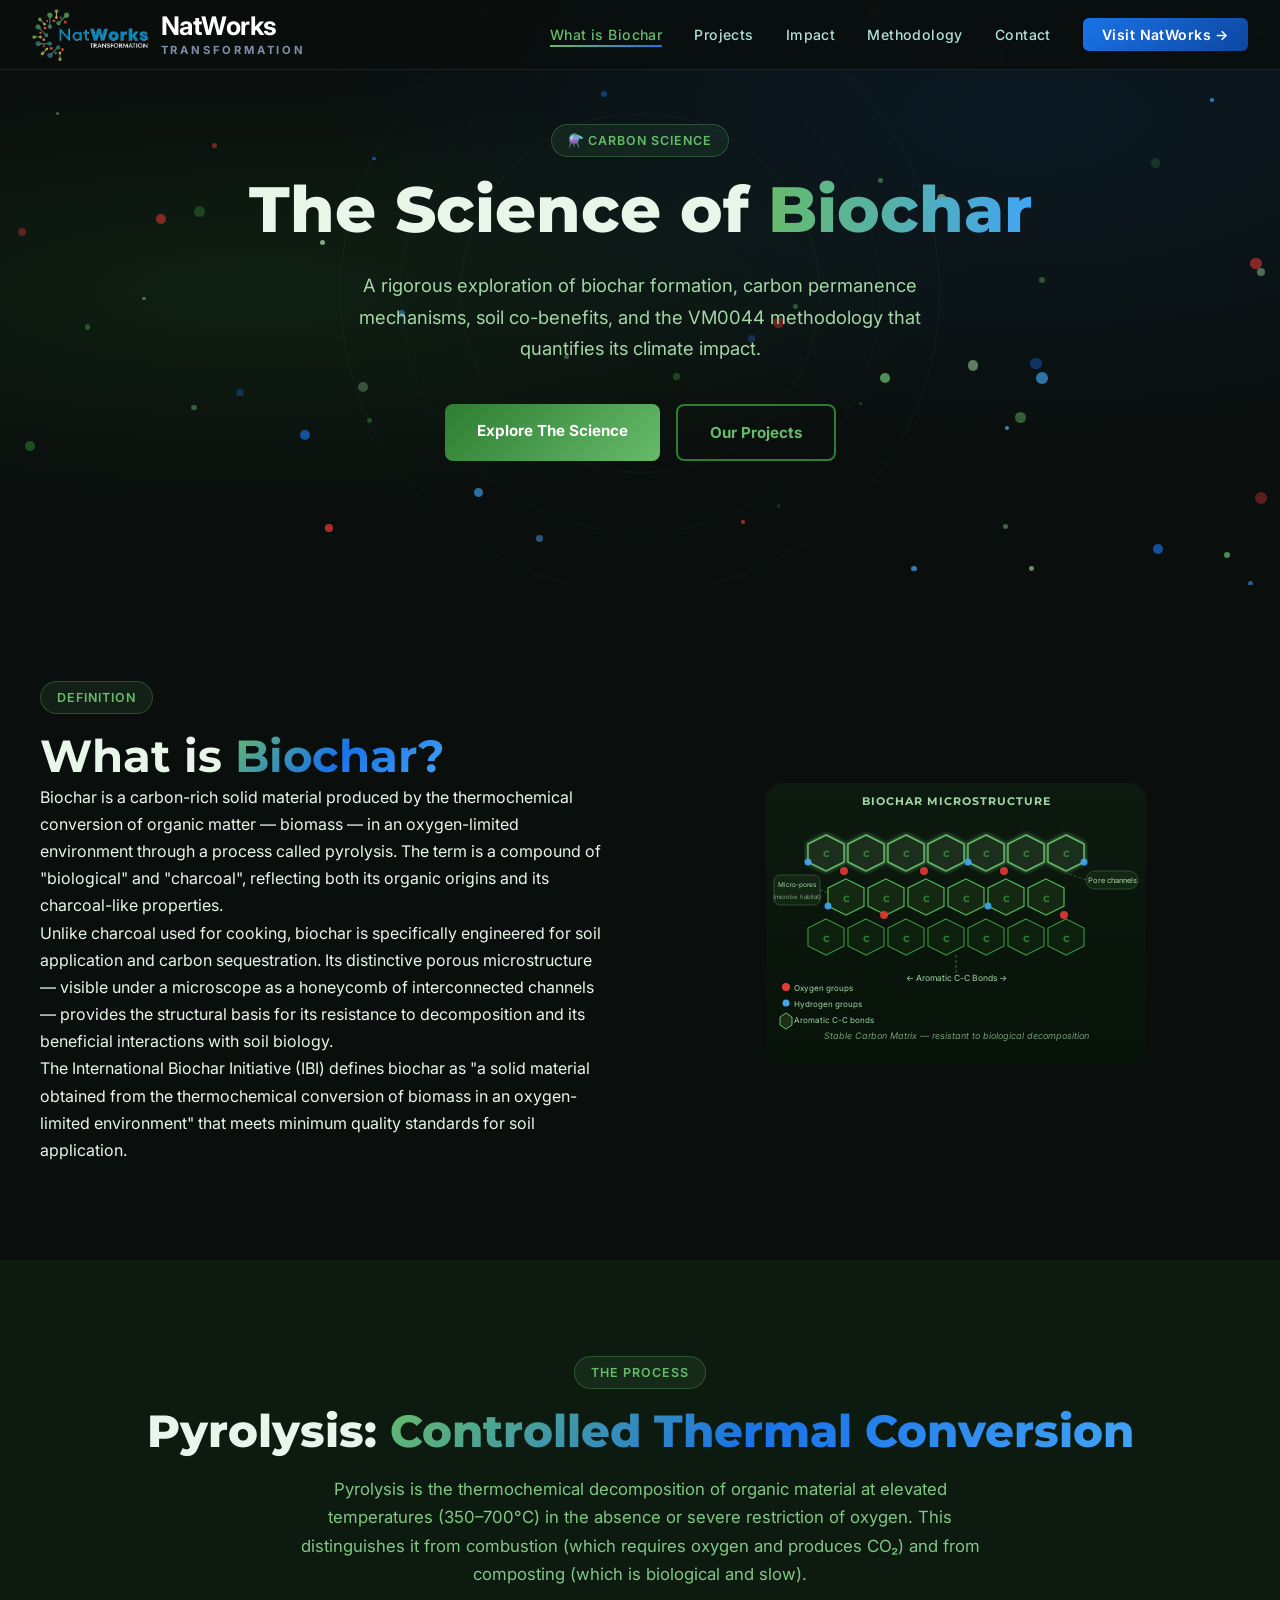
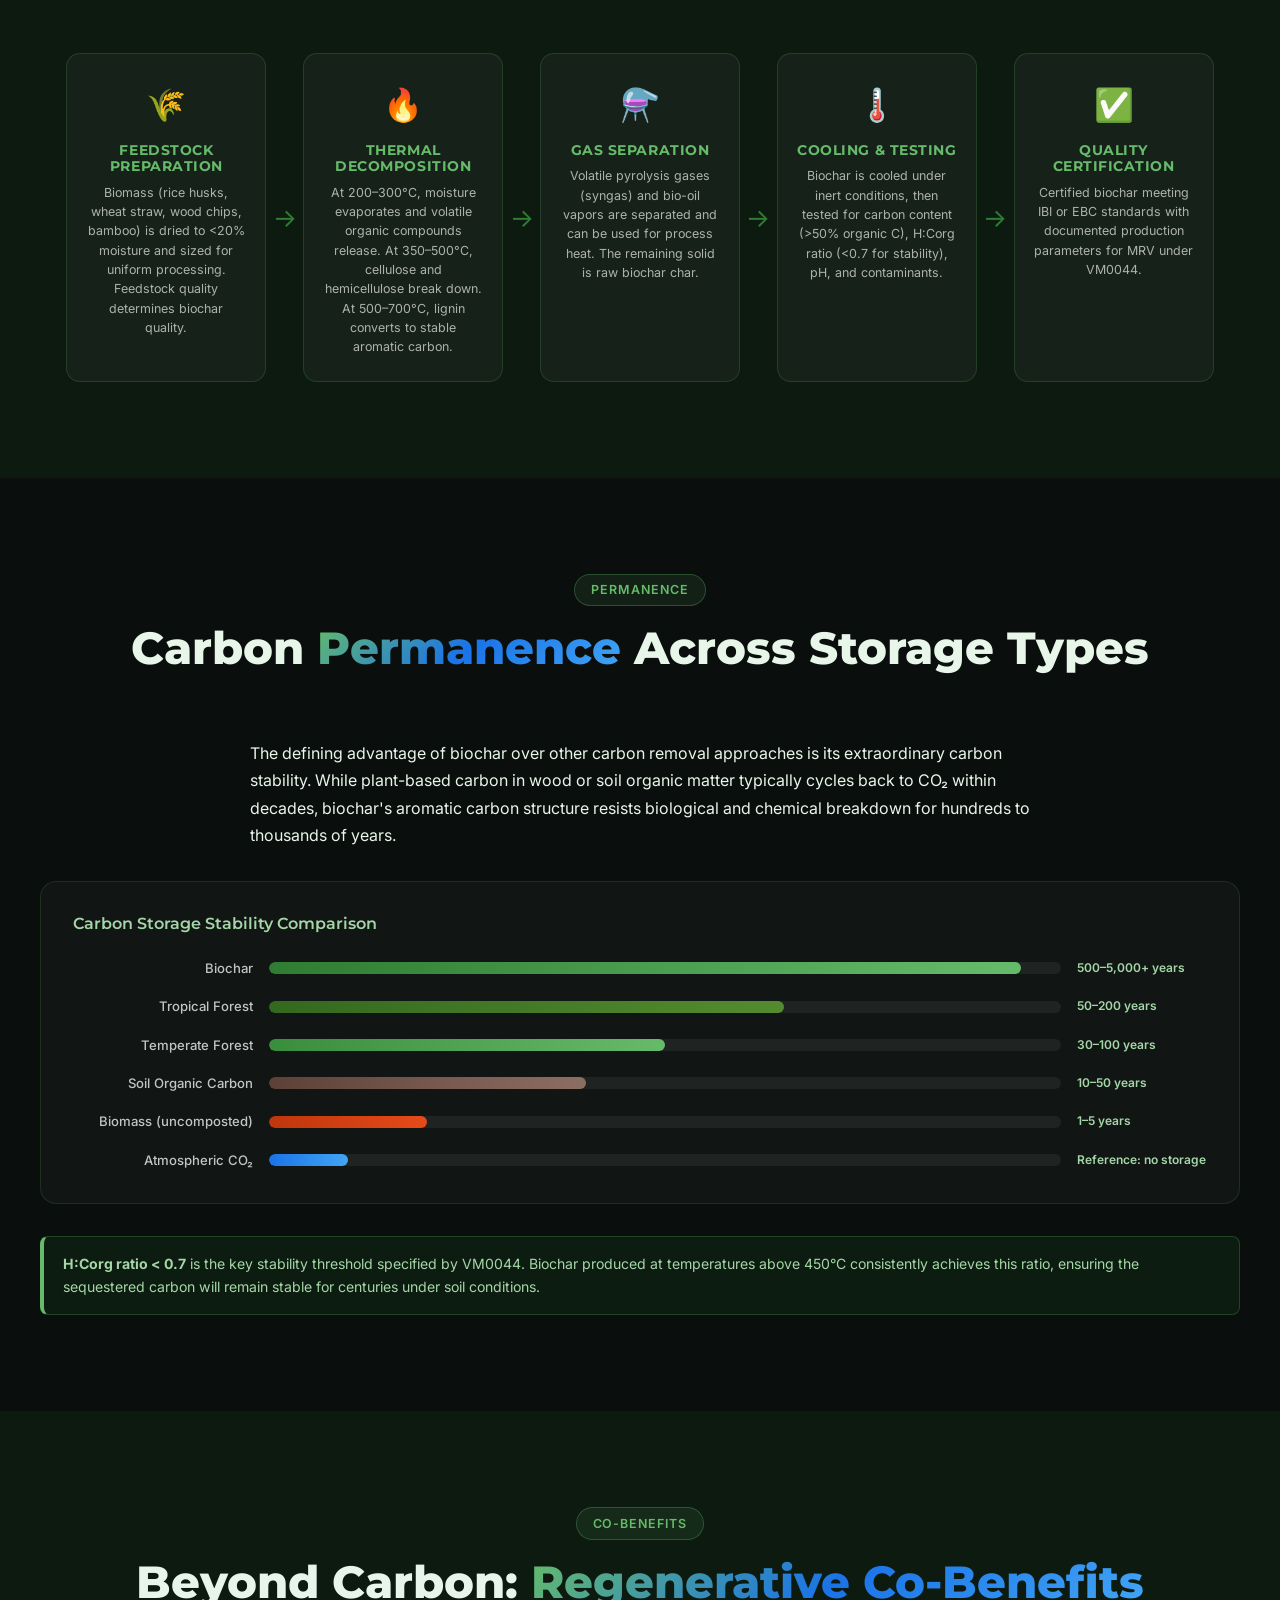
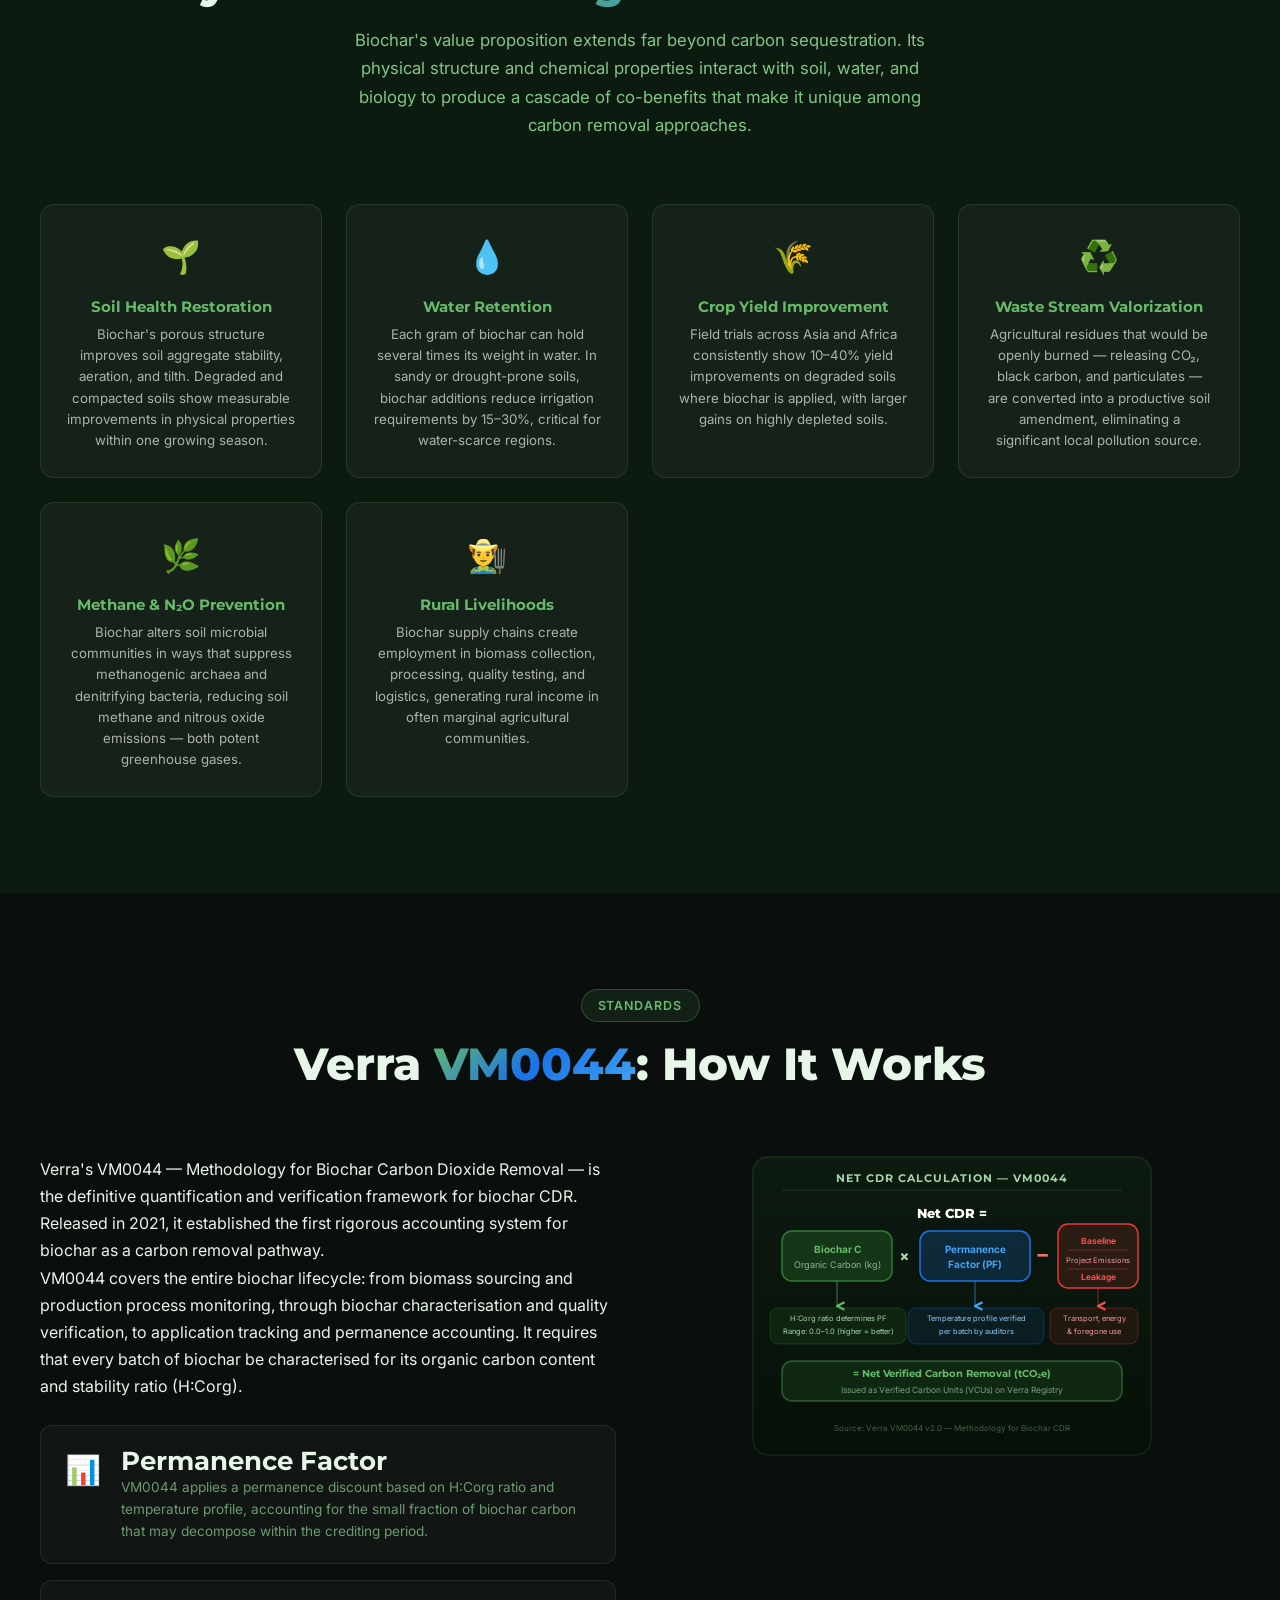
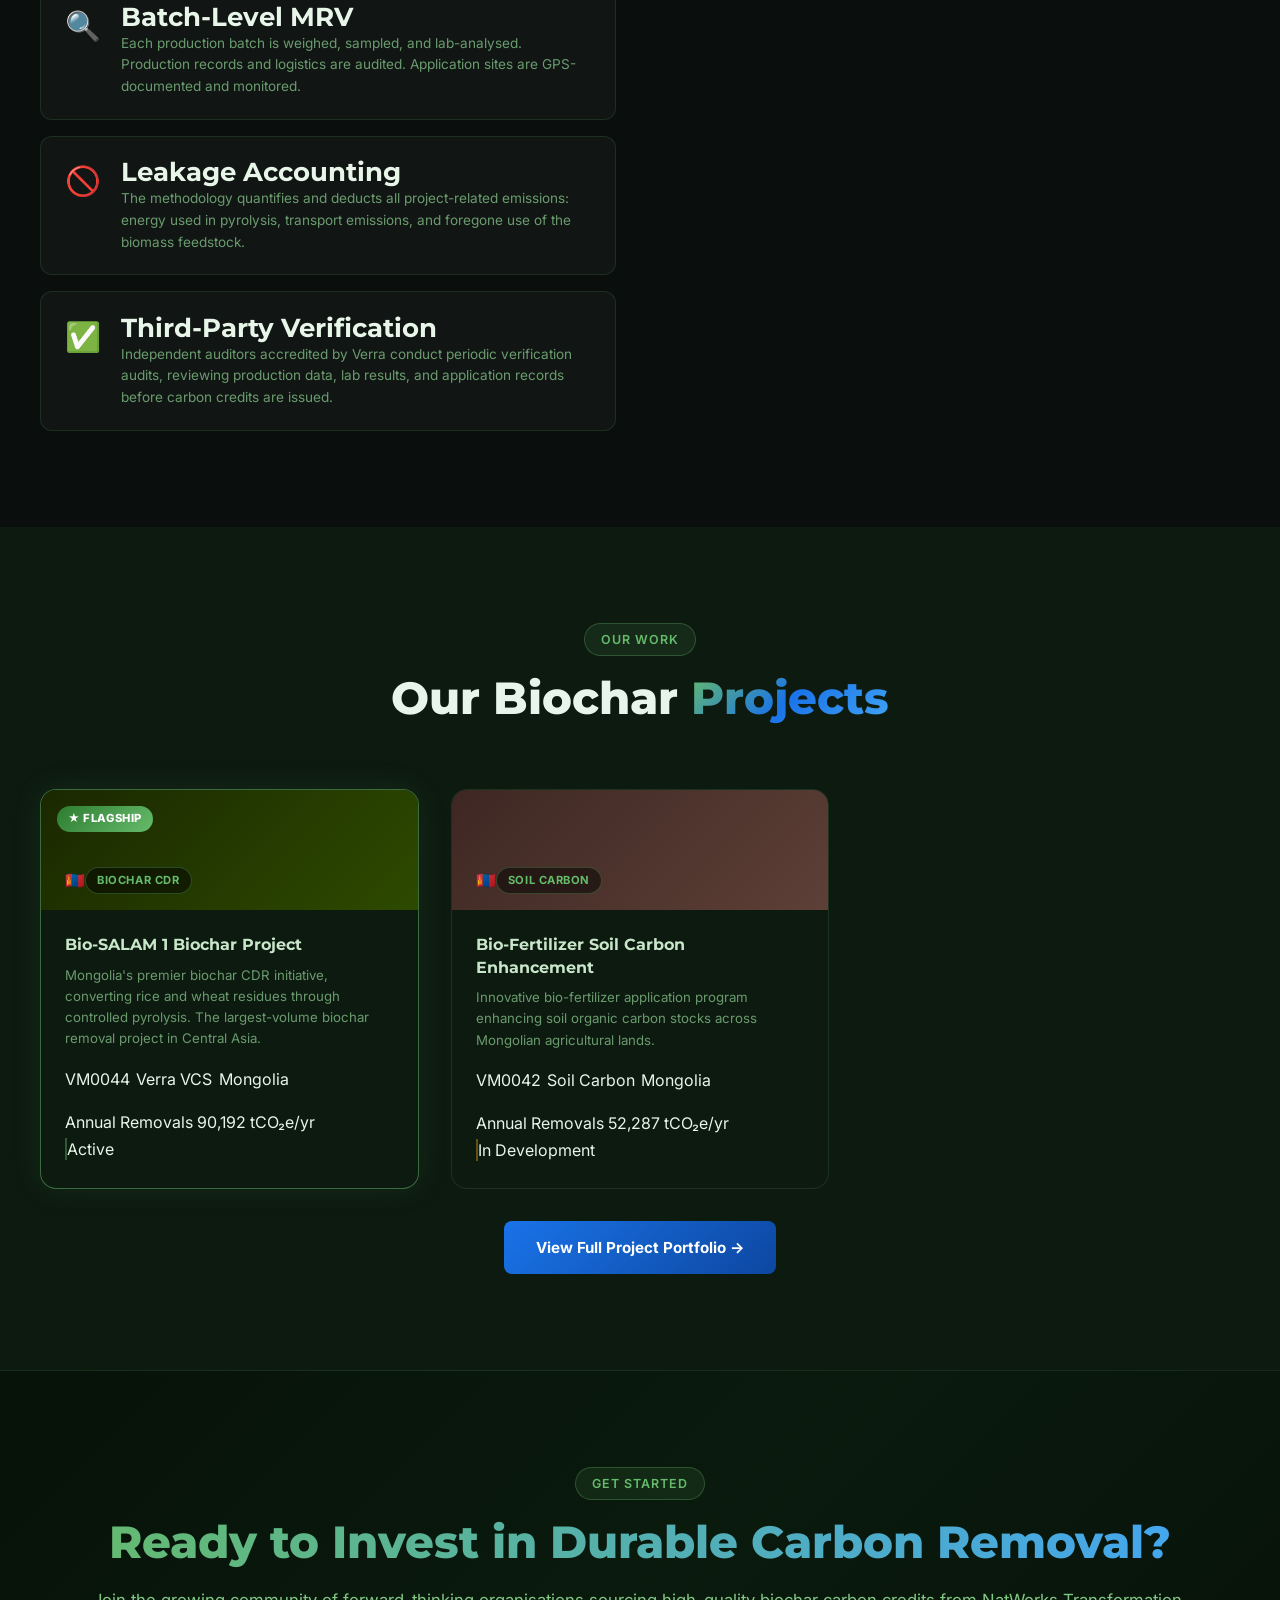
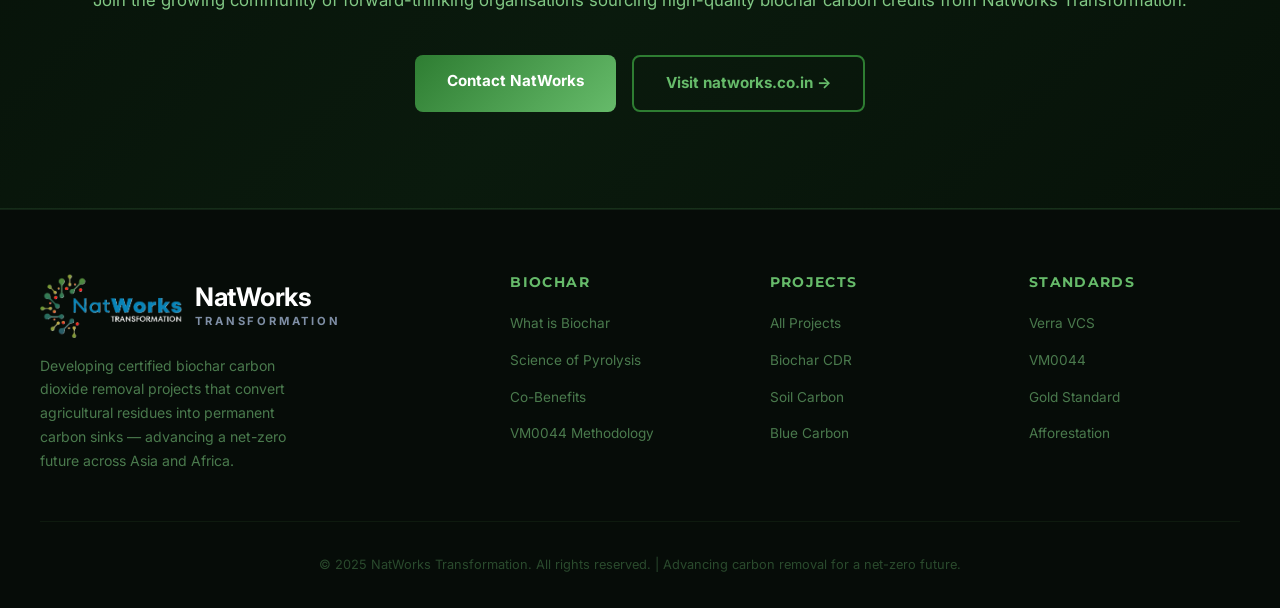
==== commit 239a6799: "Refactor code structure for improved readability and maintainability" ====
--- a/biochar.html
+++ b/biochar.html
@@ -251,30 +251,9 @@
   <!-- ===================== NAVBAR ===================== -->
   <nav class="navbar" role="navigation" aria-label="Main navigation">
     <a href="index.html" class="logo" aria-label="NatWorks Transformation Home">
-      <svg width="44" height="44" viewBox="0 0 44 44" fill="none" xmlns="http://www.w3.org/2000/svg" aria-hidden="true">
-        <circle cx="22" cy="22" r="21" stroke="rgba(102,187,106,0.2)" stroke-width="1"/>
-        <line x1="22" y1="8" x2="35" y2="18" stroke="#2e7d32" stroke-width="1.5"/>
-        <line x1="22" y1="8" x2="9" y2="18" stroke="#2e7d32" stroke-width="1.5"/>
-        <line x1="35" y1="18" x2="35" y2="30" stroke="#66bb6a" stroke-width="1.5"/>
-        <line x1="9" y1="18" x2="9" y2="30" stroke="#66bb6a" stroke-width="1.5"/>
-        <line x1="35" y1="30" x2="22" y2="38" stroke="#2e7d32" stroke-width="1.5"/>
-        <line x1="9" y1="30" x2="22" y2="38" stroke="#2e7d32" stroke-width="1.5"/>
-        <line x1="22" y1="8" x2="22" y2="22" stroke="#1a73e8" stroke-width="1"/>
-        <line x1="35" y1="18" x2="22" y2="22" stroke="#1a73e8" stroke-width="1"/>
-        <line x1="9" y1="18" x2="22" y2="22" stroke="#1a73e8" stroke-width="1"/>
-        <line x1="35" y1="30" x2="22" y2="22" stroke="#1a73e8" stroke-width="1"/>
-        <line x1="9" y1="30" x2="22" y2="22" stroke="#1a73e8" stroke-width="1"/>
-        <circle cx="22" cy="8" r="3.5" fill="#66bb6a"/>
-        <circle cx="35" cy="18" r="3" fill="#2e7d32"/>
-        <circle cx="9" cy="18" r="3" fill="#2e7d32"/>
-        <circle cx="35" cy="30" r="3" fill="#66bb6a"/>
-        <circle cx="9" cy="30" r="3" fill="#66bb6a"/>
-        <circle cx="22" cy="38" r="3.5" fill="#2e7d32"/>
-        <circle cx="22" cy="22" r="4" fill="#e53935"/>
-        <circle cx="28" cy="14" r="2" fill="#e53935"/>
-      </svg>
+      <img src="images/natworks-logo-light.png" alt="NatWorks Transformation" class="logo-img" width="639" height="285">
       <div class="logo-text">
-        <span><span class="nat">Nat</span><span class="works">Works</span></span>
+        <span class="logo-name">NatWorks</span>
         <span class="tagline">Transformation</span>
       </div>
     </a>
@@ -866,30 +845,9 @@
         <!-- Col 1: Brand -->
         <div class="footer-brand">
           <a href="index.html" class="logo footer-logo" aria-label="NatWorks Transformation Home">
-            <svg width="36" height="36" viewBox="0 0 44 44" fill="none" xmlns="http://www.w3.org/2000/svg" aria-hidden="true">
-              <circle cx="22" cy="22" r="21" stroke="rgba(102,187,106,0.2)" stroke-width="1"/>
-              <line x1="22" y1="8" x2="35" y2="18" stroke="#2e7d32" stroke-width="1.5"/>
-              <line x1="22" y1="8" x2="9" y2="18" stroke="#2e7d32" stroke-width="1.5"/>
-              <line x1="35" y1="18" x2="35" y2="30" stroke="#66bb6a" stroke-width="1.5"/>
-              <line x1="9" y1="18" x2="9" y2="30" stroke="#66bb6a" stroke-width="1.5"/>
-              <line x1="35" y1="30" x2="22" y2="38" stroke="#2e7d32" stroke-width="1.5"/>
-              <line x1="9" y1="30" x2="22" y2="38" stroke="#2e7d32" stroke-width="1.5"/>
-              <line x1="22" y1="8" x2="22" y2="22" stroke="#1a73e8" stroke-width="1"/>
-              <line x1="35" y1="18" x2="22" y2="22" stroke="#1a73e8" stroke-width="1"/>
-              <line x1="9" y1="18" x2="22" y2="22" stroke="#1a73e8" stroke-width="1"/>
-              <line x1="35" y1="30" x2="22" y2="22" stroke="#1a73e8" stroke-width="1"/>
-              <line x1="9" y1="30" x2="22" y2="22" stroke="#1a73e8" stroke-width="1"/>
-              <circle cx="22" cy="8" r="3.5" fill="#66bb6a"/>
-              <circle cx="35" cy="18" r="3" fill="#2e7d32"/>
-              <circle cx="9" cy="18" r="3" fill="#2e7d32"/>
-              <circle cx="35" cy="30" r="3" fill="#66bb6a"/>
-              <circle cx="9" cy="30" r="3" fill="#66bb6a"/>
-              <circle cx="22" cy="38" r="3.5" fill="#2e7d32"/>
-              <circle cx="22" cy="22" r="4" fill="#e53935"/>
-              <circle cx="28" cy="14" r="2" fill="#e53935"/>
-            </svg>
+            <img src="images/natworks-logo-light.png" alt="NatWorks Transformation" class="logo-img" width="639" height="285">
             <div class="logo-text">
-              <span><span class="nat">Nat</span><span class="works">Works</span></span>
+              <span class="logo-name">NatWorks</span>
               <span class="tagline">Transformation</span>
             </div>
           </a>
--- a/css/styles.css
+++ b/css/styles.css
@@ -175,28 +175,38 @@
   text-decoration: none;
 }
 
-.logo-text .nat {
-  color: #1a73e8;
-  font-weight: 800;
-  font-size: 1.4rem;
-  font-family: 'Montserrat', sans-serif;
-}
-
-.logo-text .works {
+.logo-img {
+  display: block;
+  height: 52px;
+  width: auto;
+}
+
+.footer-logo .logo-img {
+  height: 64px;
+}
+
+.logo-text {
+  display: flex;
+  flex-direction: column;
+  line-height: 1;
+}
+
+.logo-text .logo-name {
   color: #ffffff;
-  font-weight: 800;
-  font-size: 1.4rem;
-  font-family: 'Montserrat', sans-serif;
+  font-family: 'Inter', sans-serif;
+  font-weight: 700;
+  font-size: 1.6rem;
+  letter-spacing: -0.02em;
 }
 
 .logo-text .tagline {
-  display: block;
-  font-size: 0.55rem;
-  letter-spacing: 0.35em;
-  color: #9e9e9e;
+  margin-top: 6px;
+  color: #7f8fa6;
+  font-family: 'Inter', sans-serif;
+  font-weight: 700;
+  font-size: 0.7rem;
+  letter-spacing: 0.25em;
   text-transform: uppercase;
-  font-family: 'Montserrat', sans-serif;
-  margin-top: -2px;
 }
 
 /* Nav links */
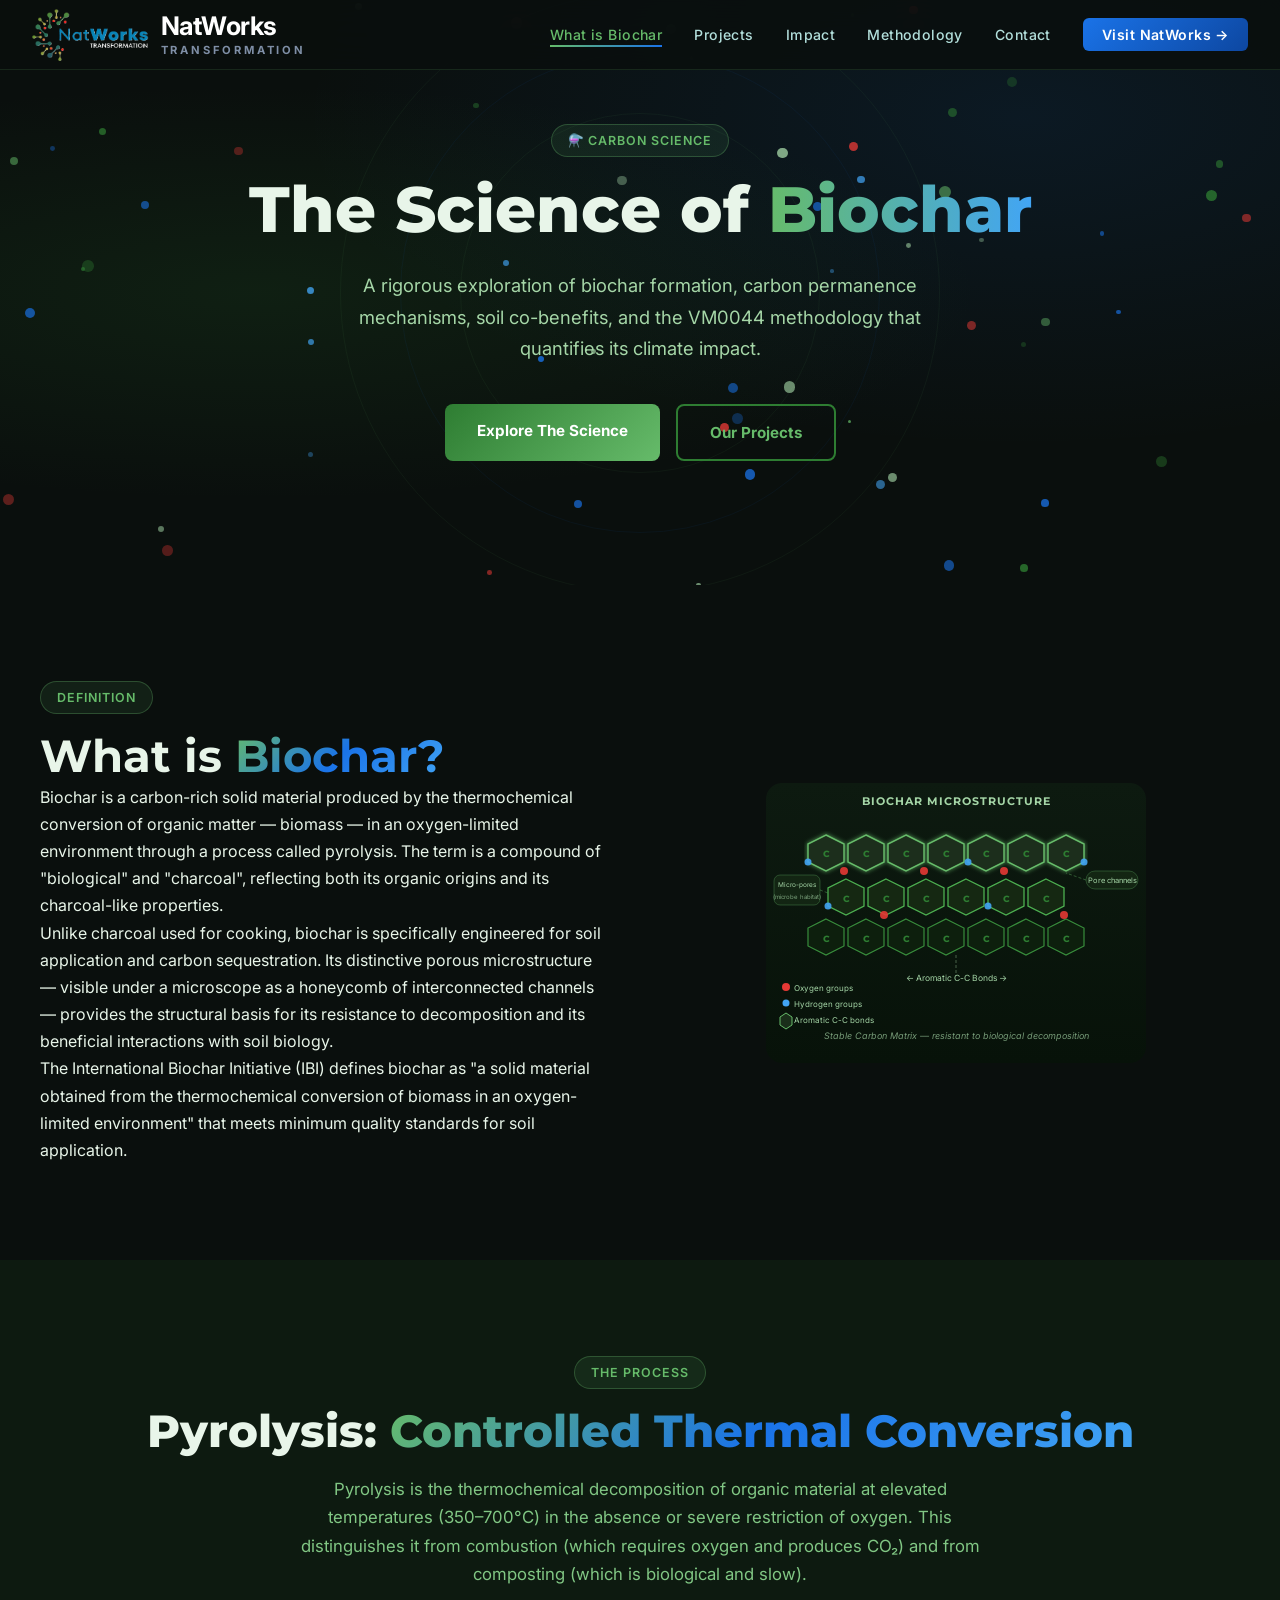
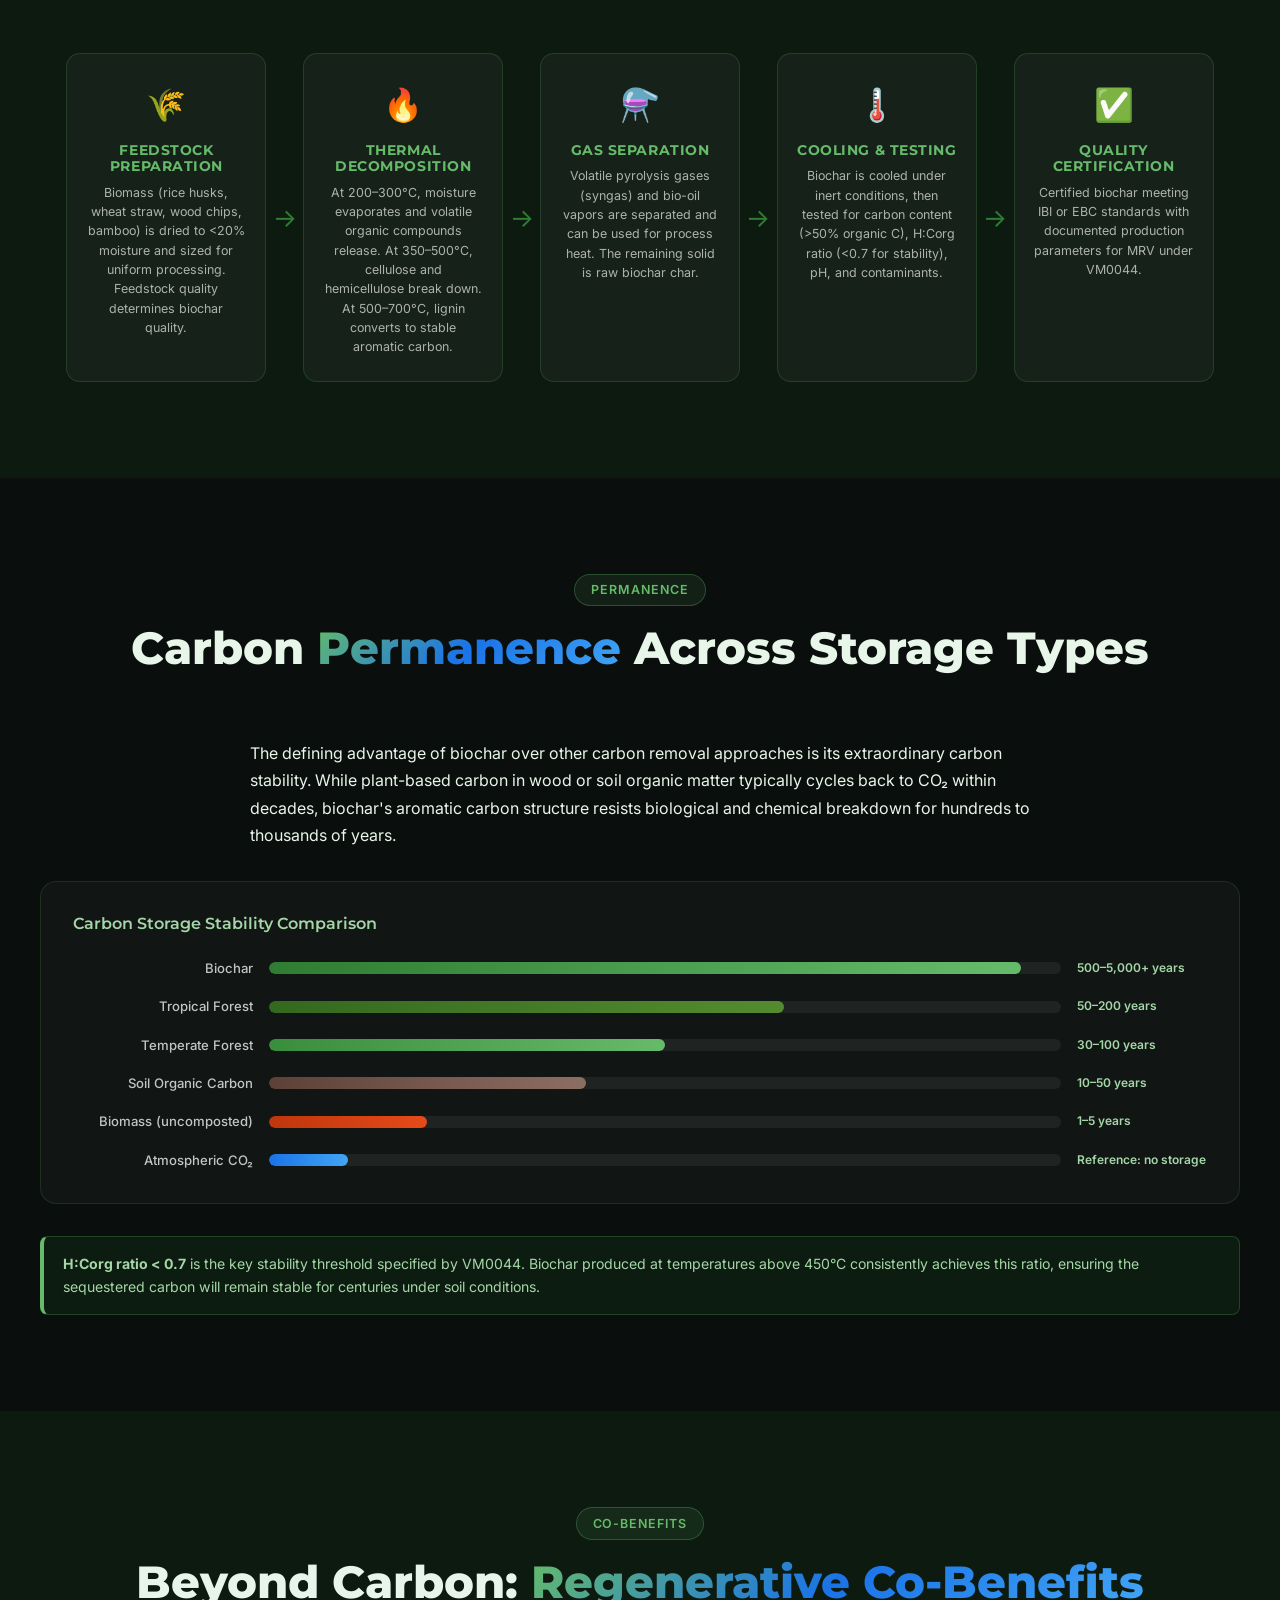
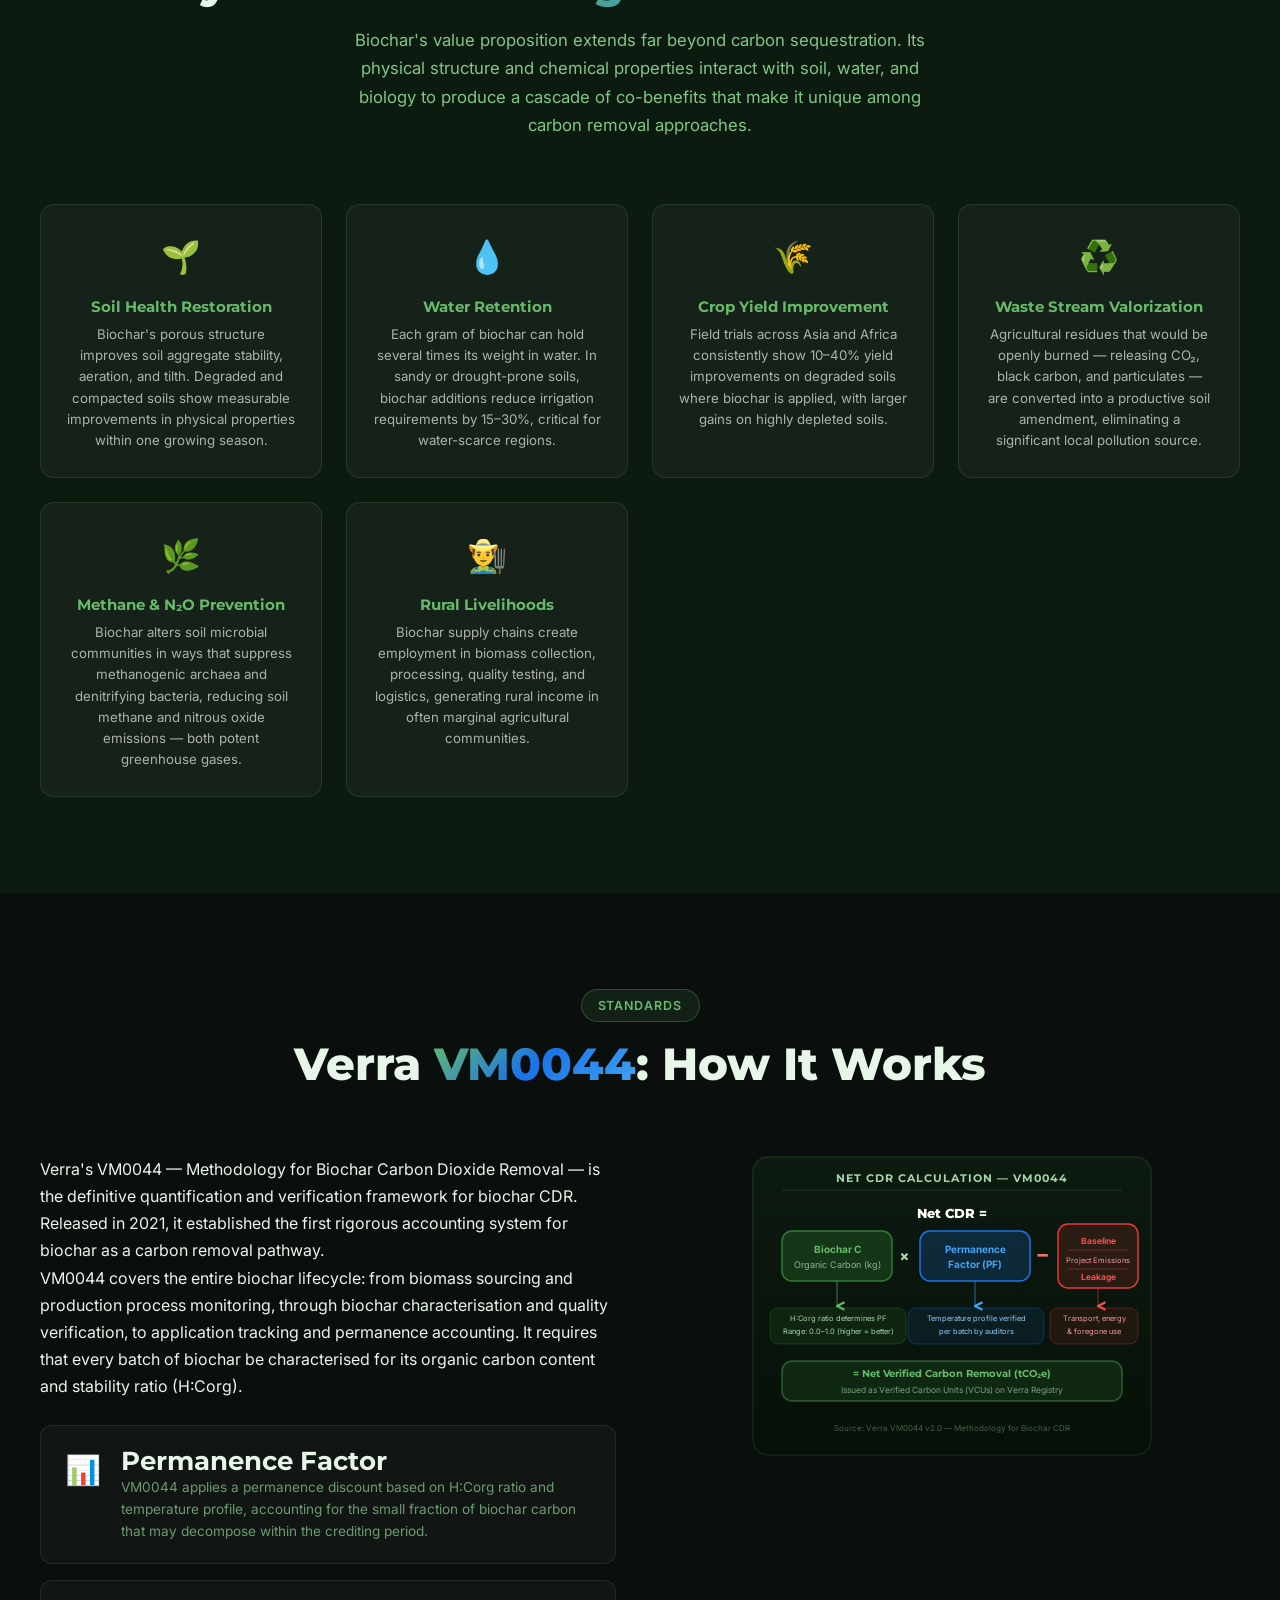
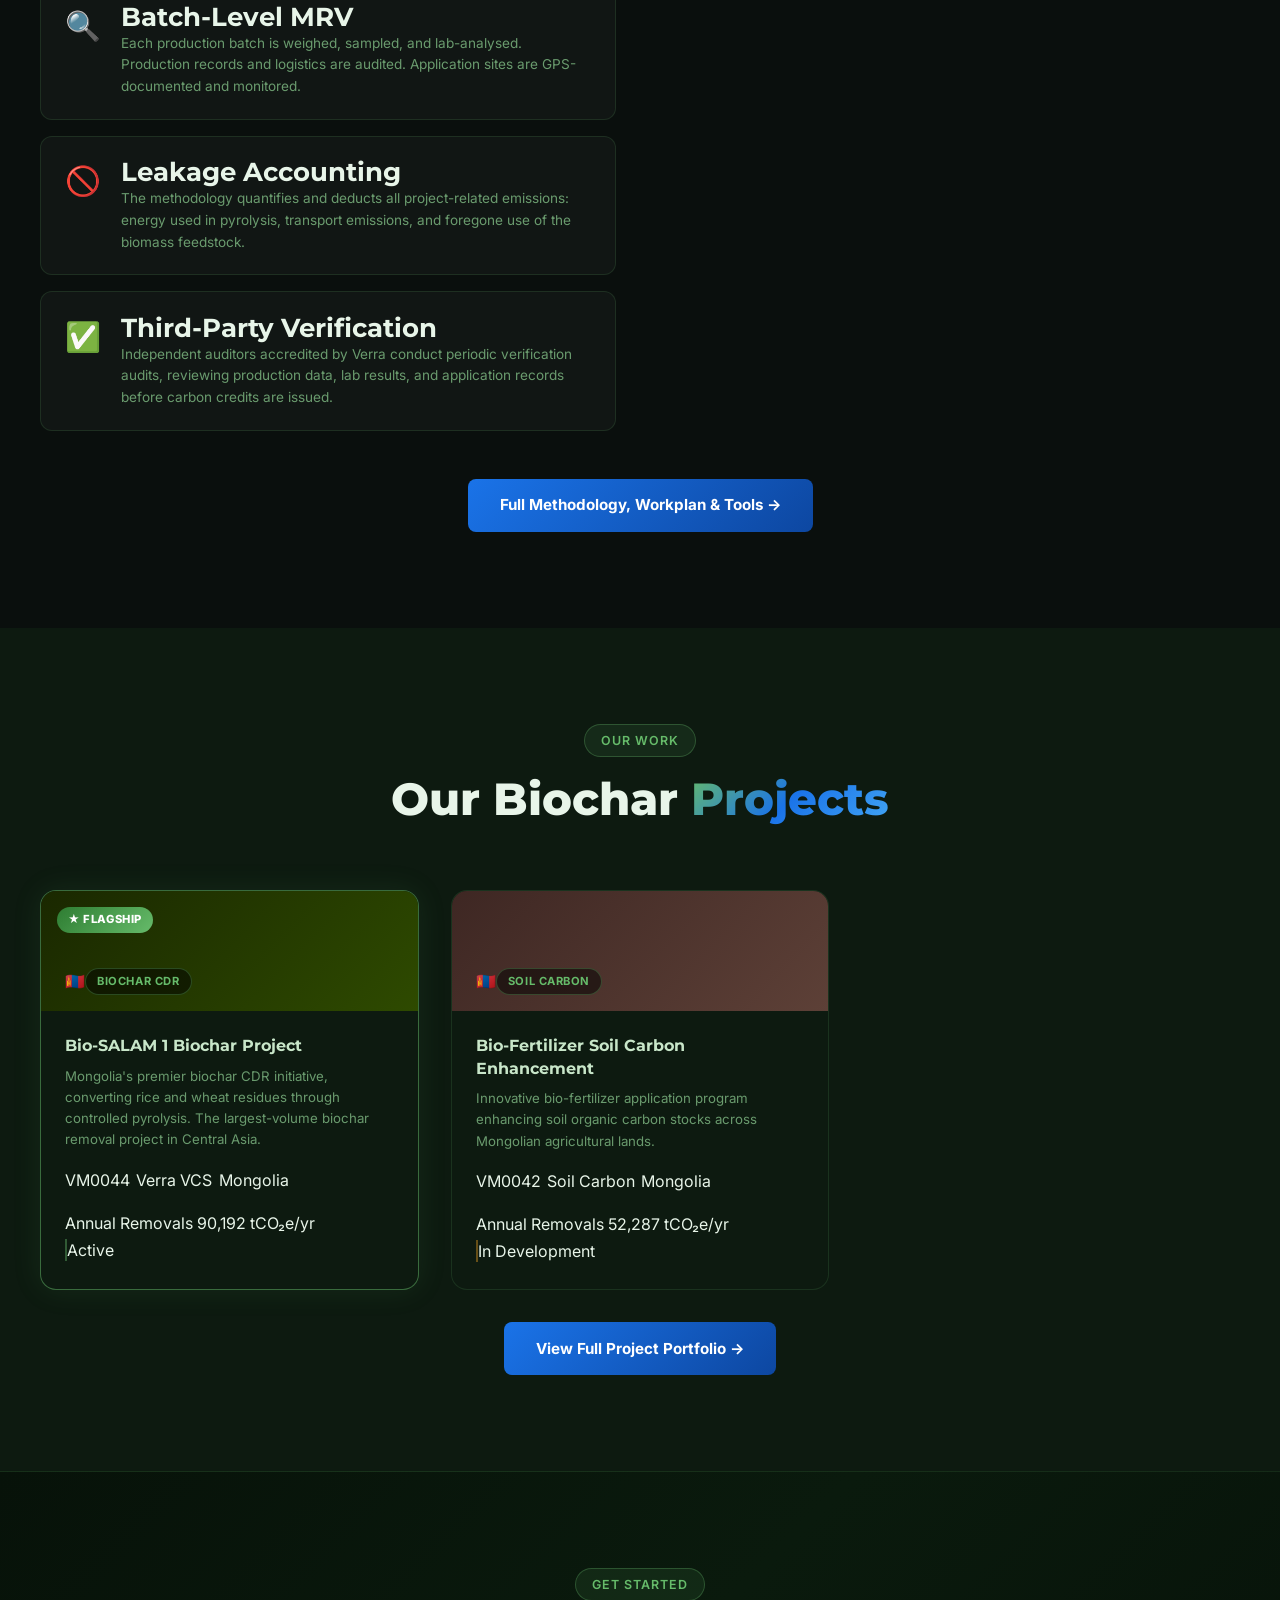
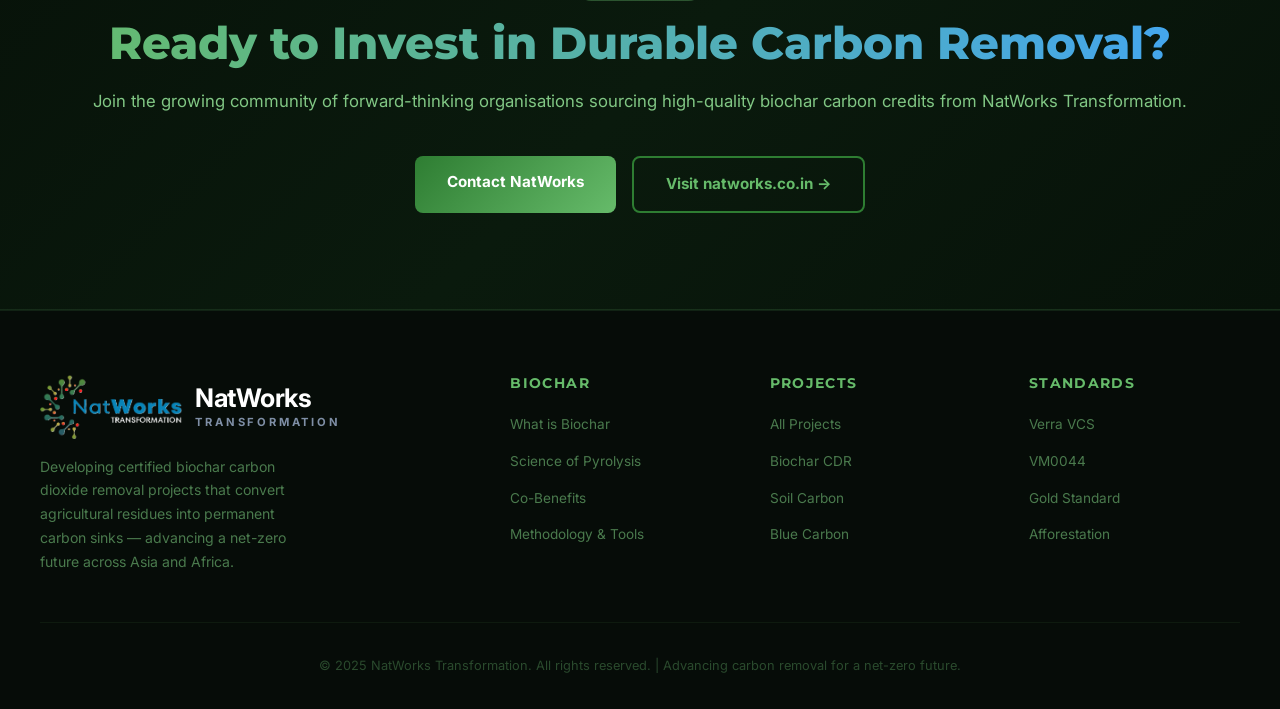
==== commit f6526a4c: "Refactor code structure for improved readability and maintainability" ====
--- a/biochar.html
+++ b/biochar.html
@@ -261,7 +261,7 @@
       <li><a href="biochar.html" aria-current="page">What is Biochar</a></li>
       <li><a href="projects.html">Projects</a></li>
       <li><a href="index.html#impact">Impact</a></li>
-      <li><a href="index.html#methodology">Methodology</a></li>
+      <li><a href="methodology.html">Methodology</a></li>
       <li><a href="contact.html">Contact</a></li>
       <li><a href="https://natworks.co.in/" target="_blank" rel="noopener" class="nav-cta" aria-label="Visit NatWorks main website">Visit NatWorks →</a></li>
     </ul>
@@ -748,6 +748,10 @@
         </div>
 
       </div>
+
+      <div style="text-align:center; margin-top:3rem;">
+        <a href="methodology.html" class="btn-blue">Full Methodology, Workplan &amp; Tools →</a>
+      </div>
     </div>
   </section>
 
@@ -861,7 +865,7 @@
             <li><a href="biochar.html">What is Biochar</a></li>
             <li><a href="biochar.html#pyrolysis">Science of Pyrolysis</a></li>
             <li><a href="biochar.html#cobenefits">Co-Benefits</a></li>
-            <li><a href="biochar.html#vm0044">VM0044 Methodology</a></li>
+            <li><a href="methodology.html">Methodology &amp; Tools</a></li>
           </ul>
         </nav>
 
